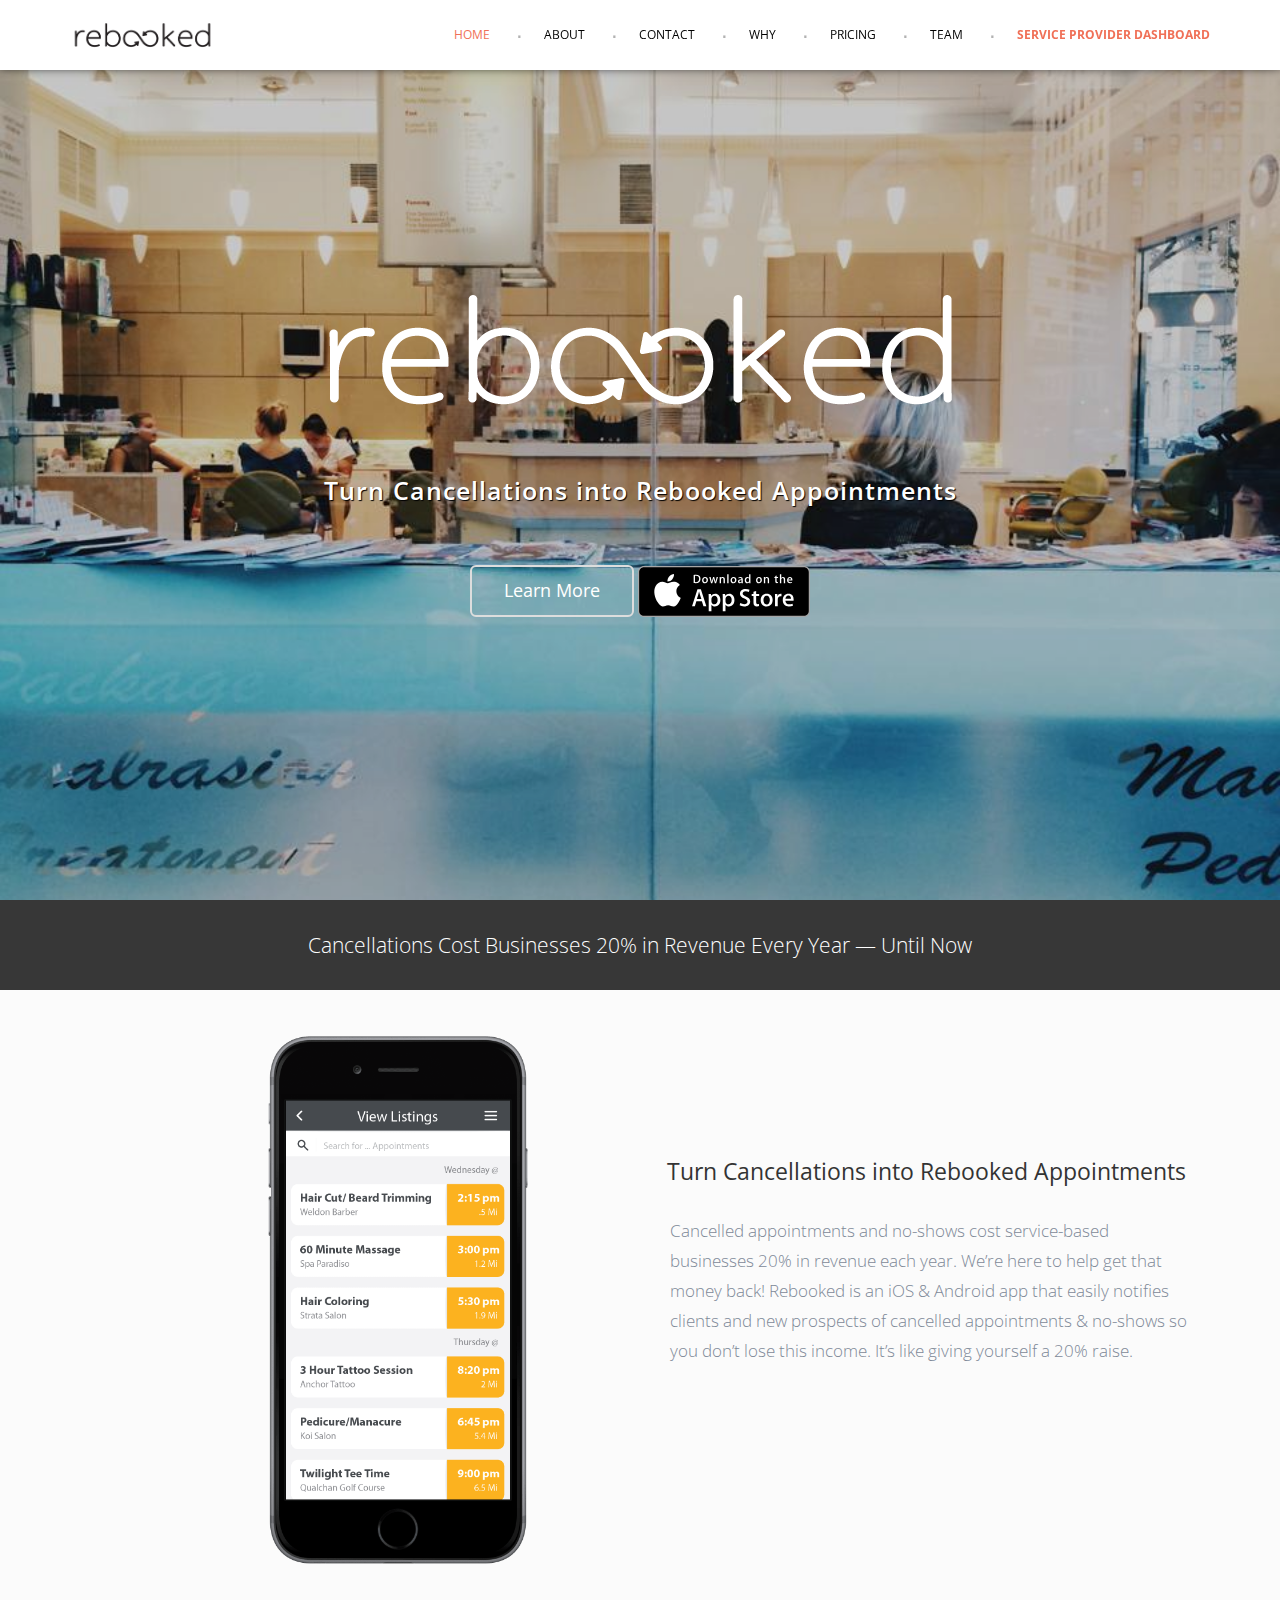
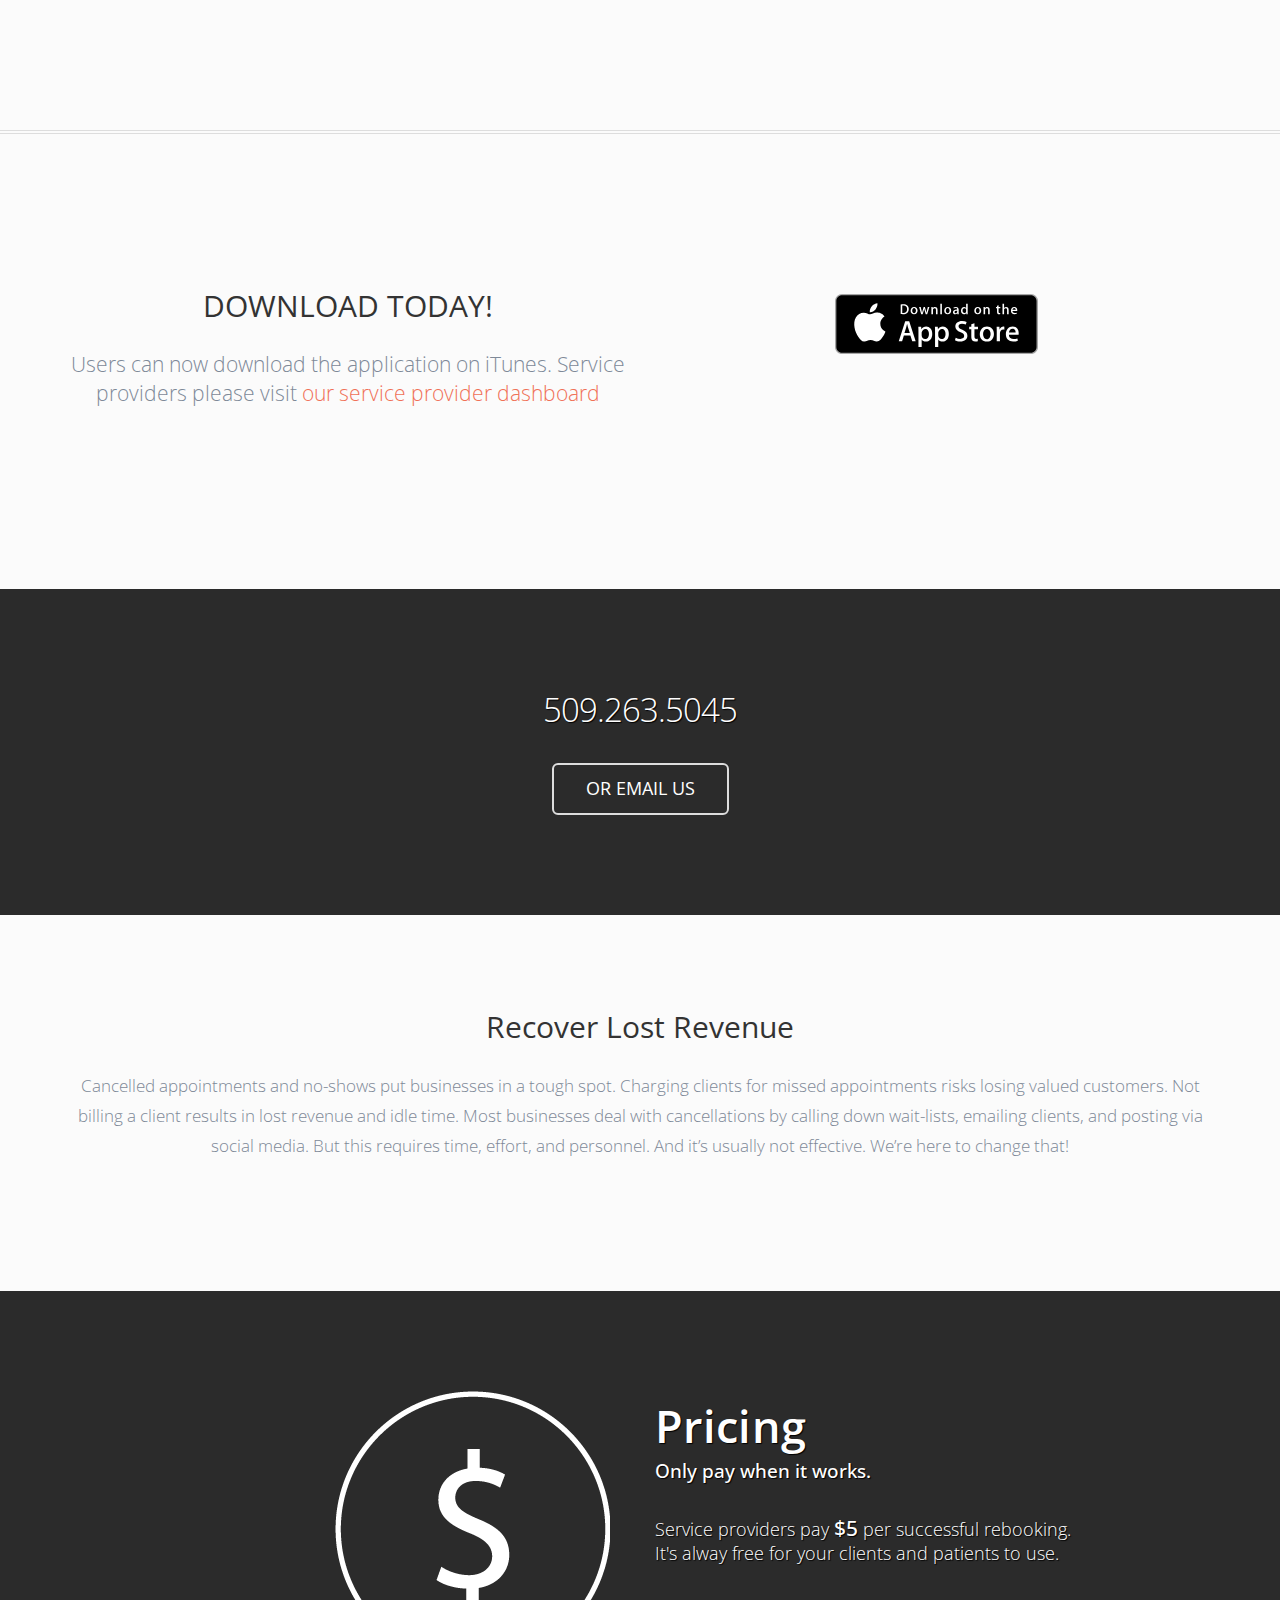
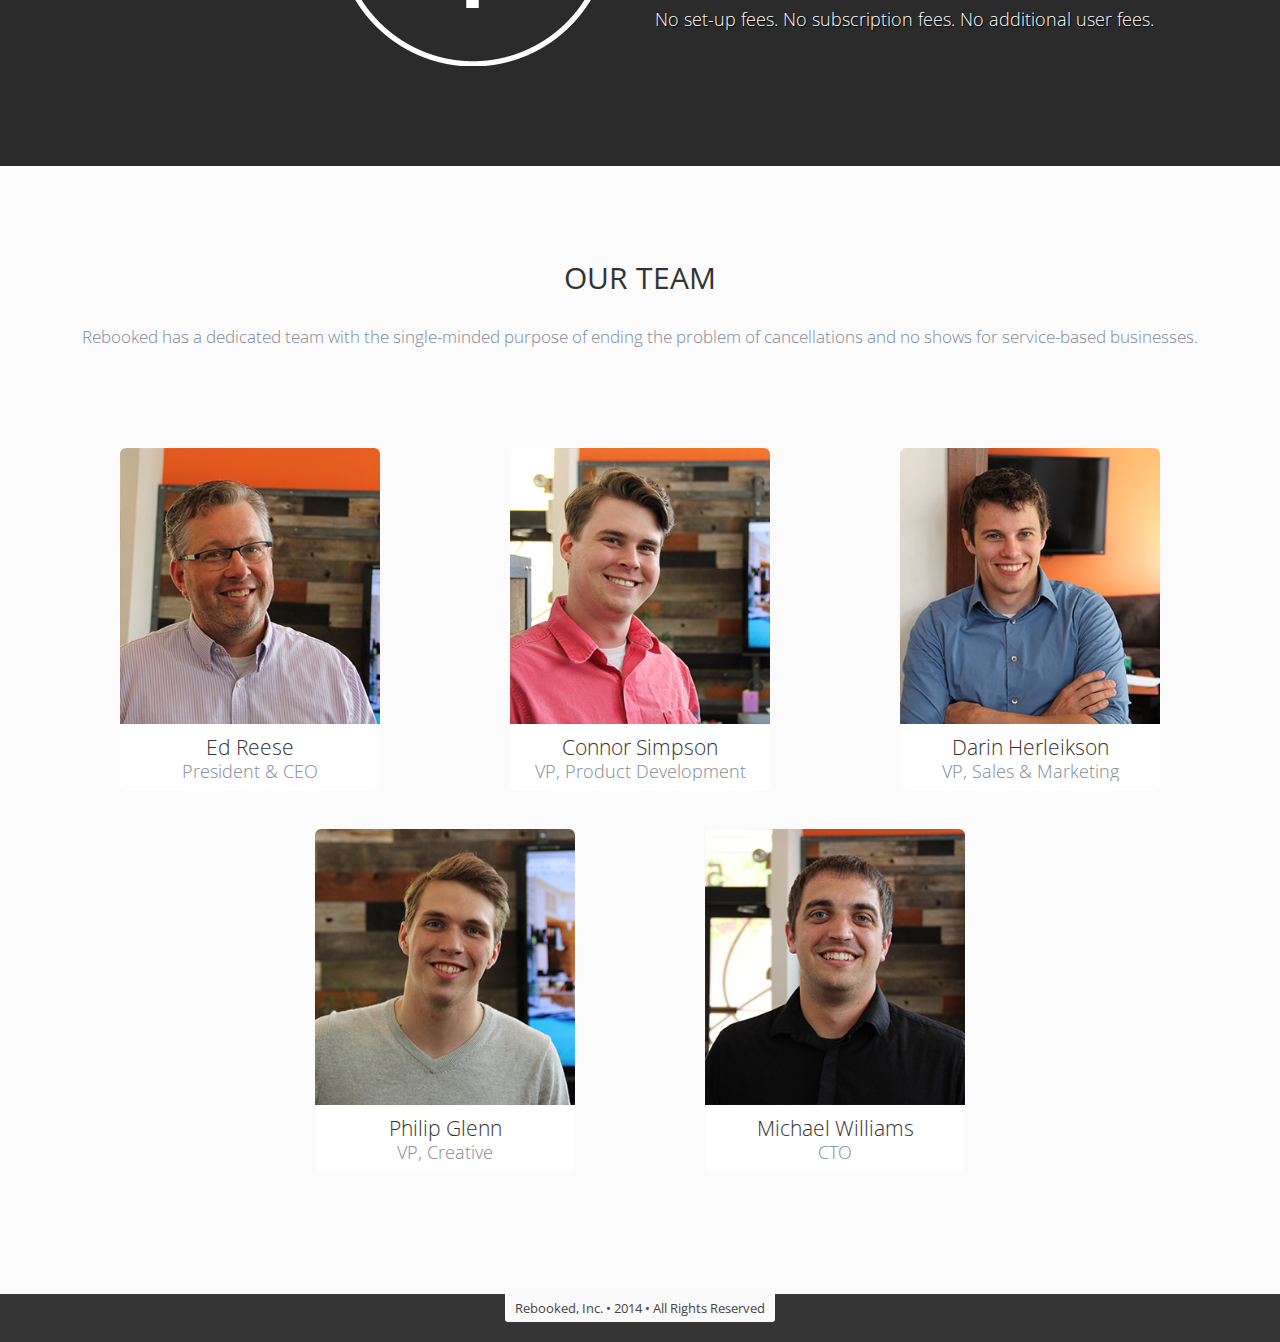
==== index.html @ 3fd2c92c "Add App Store Logo Top" ====
<!DOCTYPE html>
<!--[if IE 8]>			<html class="ie ie8"> <![endif]-->
<!--[if IE 9]>			<html class="ie ie9"> <![endif]-->
<!--[if gt IE 9]><!-->	<html> <!--<![endif]-->
	<head>
		<meta charset="utf-8" />
		<title>Rebooked | A Rebooking App for Cancelled Appointments &amp; No-Shows</title>
		<meta name="description" content="Rebooked is an Android and iOS app that rebooks cancelled appointments &amp; no-shows for salons, medical &amp; dental offices, and other service providers." />
		

		<!-- mobile settings -->
		<meta name="viewport" content="width=device-width, maximum-scale=1, initial-scale=1, user-scalable=0" />

		<!-- WEB FONTS -->
		<link href="https://fonts.googleapis.com/css?family=Open+Sans:300,400,600,800" rel="stylesheet" type="text/css" />

		<!-- CORE CSS -->
		<link href="assets/plugins/bootstrap/css/bootstrap.min.css" rel="stylesheet" type="text/css" />
		<link href="assets/css/font-awesome.css" rel="stylesheet" type="text/css" />
		<link href="assets/plugins/owl-carousel/owl.pack.css" rel="stylesheet" type="text/css" />
		<link href="assets/plugins/magnific-popup/magnific-popup.css" rel="stylesheet" type="text/css" />
		<link href="assets/plugins/jquery.bxslider/jquery.bxslider.css" rel="stylesheet" type="text/css" />

		<link href="assets/css/essentials.css" rel="stylesheet" type="text/css" />
		<link href="assets/css/layout.css" rel="stylesheet" type="text/css" />

		<!-- Mailchimp -->
		<link href="//cdn-images.mailchimp.com/embedcode/classic-081711.css" rel="stylesheet" type="text/css">

		<!-- Morenizr -->
		<script type="text/javascript" src="assets/plugins/modernizr.min.js"></script>
	</head>
	<body data-spy="scroll" data-offset="20" data-target="#navbar-collapse">



		<!-- HOME -->
		<section id="home" class="parallax">
			<span class="overlay"><!-- black - 0.2% transparent --></span>

			<!-- background slider images -->
			
			<div class="slider" style="background:url('assets/images/demo/slider/bg-4.jpg')"></div>
		
			<div class="table">
				<div class="table-cell">

					
							<h1><img class="img-responsive" src="assets/images/logo_big.png"></h1>
						

					<!-- home text slogan / static -->
					<h3>Turn Cancellations into Rebooked Appointments</h3>
					<a href="#about" class="scrollTo btn btn-default btn-lg">Learn More</a>
					<a href="https://itunes.apple.com/us/app/rebooked/id889657256?mt=8"><img alt="Apple store" height="51px" src="/assets/images/app_store.svg"></a>
					
				</div>
			</div>
		</section>
		<!-- /HOME -->


		<!-- TOP NAV -->
		<section id="header">

			<nav class="navbar navbar-inverse" role="navigation"><!-- add "white" class for white nav bar -->
				<div class="container">

					<!-- Mobile Menu Button -->
					<button id="mobileMenu" class="fa fa-bars" type="button" data-toggle="collapse" data-target=".navbar-collapse"></button>

					<!-- Brand and toggle get grouped for better mobile display -->
					<div class="navbar-header">
						<a href="#home" class="scrollTo navbar-brand" title="Rebooked">
							<img alt="Rebooked" src="assets/images/logo.png" width="145" height="40"> 
						</a>
					</div>

					<!-- Collect the nav links, forms, and other content for toggling -->
					<div id="navbar-collapse" class="collapse navbar-collapse">

						<ul class="nav navbar-nav navbar-right"><!-- remove scrollTo class for external/real link -->
							<li><a class="scrollTo" href="#home">HOME</a></li>
							<li><a class="scrollTo" href="#about">ABOUT</a></li>
							<li><a class="scrollTo" href="#number">CONTACT</a></li>
							<li><a class="scrollTo" href="#extra">WHY</a></li>
							<li><a class="scrollTo" href="#pricing">PRICING</a></li>
							<li><a class="scrollTo" href="#team">TEAM</a></li>
							<li><a href="https://login.rebooked.com"><strong><span>SERVICE PROVIDER DASHBOARD</span></strong></a></li>
							<!--<<li><a href="blog.html">BLOG</a></li>-->
							
						</ul>

					</div><!-- /.navbar-collapse -->

				</div>
			</nav>

		</section>
		<!-- /TOP NAV -->

		<!-- FEATURED -->
		<div id="about" class="featured three"><!-- two , three , four, five - depends on featured list - for best responsive view (or no additional class = default view) -->
			<div class="container">

				<div class="row">

					

					<div class="col-md-12 col-md-offset- hidden-xs hidden-sm text-center">
						<p class="lead">Cancellations Cost Businesses 20% in Revenue Every Year &mdash; Until Now</p>
					</div>

					<div class="col-md-12 col-md-offset- hidden-md hidden-lg hidden-xs text-center">
						<p class="lead">Cancellations Cost Businesses 20% in Revenue Every Year - Until Now</p>
					</div>

				</div>

			</div>
		</div>
		<!-- /FEATURED -->

	
<!-- WELCOME -->
<section id="about">
	<div class="container">
		<div class="col-md-6 top">

				<img class="img-responsive hidden-xs hidden-sm" style="max-height: 540px;margin-left: 25%;"src="assets/images/placeholder.png">
				
		</div>

	<div class="row">
		<div class="col-md-6">
			<div class="row">
				<header>
					<div class="col-md-12 text-left middle">
						<h1><span class="hidden-md hidden-xs">&nbsp;</span> Turn Cancellations into Rebooked Appointments</h1>
			
						<p class="col-md-12 left-right">
						Cancelled appointments and no-shows cost service-based businesses 20% in revenue each year. We’re here to help get that money back!  Rebooked is an iOS & Android app that easily notifies clients and new prospects of cancelled appointments & no-shows so you don’t lose this income. It’s like giving yourself a 20% raise.
 						</p>
				</header>
			</div>
		</div>

	</div>

</section>
<div  id="contact" class="divider  hidden-sm"><!-- divider --></div>

<!-- WELCOME -->
<section id="signup">
	<div class="container">
		<div class="row">
			<div class="col-md-6 col-md-offset-">

				<header>
					<h2>DOWNLOAD TODAY!</h2>
					<p class="lead nopadding nomargin">Users can now download the application on iTunes. Service providers please visit <a href="https://login.rebooked.com">our service provider dashboard</a></p>
					
				</header>
			</div>

		<!-- Alert -->
		<div class="col-md-offset-8 col-xs-offset-3">
			<a href="https://itunes.apple.com/us/app/rebooked/id889657256?mt=8"><img alt="Apple store" height="60px" src="/assets/images/app_store.svg"></a>
		</div>
	</div>
</div>
</section>






		<!-- PARALLAX -->		 <!-- parallax-1 , parallax-2 , parallax-3 , parallax-4 , parallax-default -->
		<section id="number" class="parallax parallax-4" style="background-image:url(assets/images/demo/18.jpg);">
			<span class="overlay"></span>

			<div class="container text-center">

				<h2>509.263.5045</h2>
				<a href="mailto:contact@rebooked.com" class="btn btn-default btn-lg">OR EMAIL US</a>

			</div>
		</section>
		<!-- /PARALLAX -->

<section id="extra" style="margin-bottom:-100px; margin-bottom:-50px;">
	<div class="container">
		<div class="row">
				<div class="col-md-12  text-centered">
					<header>
						<h2>Recover Lost Revenue</h2>

						<p>
						
						Cancelled appointments and no-shows put businesses in a tough spot. Charging clients for missed appointments risks losing valued customers. Not billing a client results in lost revenue and idle time. Most businesses deal with cancellations by calling down wait-lists, emailing clients, and posting via social media. But this requires time, effort, and personnel. And it’s usually not effective. We’re here to change that!
						
						</p>
								
					</header>
				</div>
				
			</div>
		</div>
	</div>
</section>


<!-- PARALLAX -->		 <!-- parallax-1 , parallax-2 , parallax-3 , parallax-4 , parallax-default -->
		<section id="pricing" class="parallax parallax-1" style="background-image:url(assets/images/demo/bg-7.jpg);">
		<span class="overlay"></span>
		<div class="col-md-3 col-md-offset-3 text-left">
		<img src="assets/images/dollar_sign.png">
				</div>
			<div class="col-md-6  text-left">
		
						<h1>
						Pricing
						</h1>
						<h3>
						Only pay when it works.
						</h3>
						<p>
						Service providers pay <b>$5</b> per successful rebooking.
						<br>
						It's alway free for your clients and patients to use.
						</p>
						<br><br>
						
						<p>
						No set-up fees. No subscription fees. No additional user fees.
						</p>

				</div>

		</section>
<!-- /PARALLAX -->



		<!-- /PORTFOLIO -->

		<!-- TEAM -->
		<section id="team" class="">
			<div class="container">

				<header>
					<h2>OUR TEAM</h2><p>		
					Rebooked has a dedicated team with the single-minded purpose of ending the problem of cancellations and no shows for service-based businesses.</p>
				</header>


				<div class="row">
					
					<!-- team member -->
					<div class="col-md-4 col-sm-4 text-center">

						<div class="item-box team-member">
							<figure>
								<span>
									<span>
										<span class="team-desc"> </span>
									</span>
								</span>
								<img class="img-responsive" src="assets/images/demo/people/fixed-height/e_reese.jpg" height="263" alt="">
							</figure>

							<!-- name , function -->
							<div class="item-box-desc">
								<h4>Ed Reese</h4>
								<p>President & CEO</p>
							</div>
						</div>

					</div>
					<!-- /team member -->

					<!-- team member -->
					<div class="col-md-4 col-sm-4 text-center">

						<div class="item-box team-member">
							<figure>
								<span>
									<span>
										<span class="team-desc"></span>
									</span>
								</span>
								<img class="img-responsive" src="assets/images/demo/people/fixed-height/c_simpson.jpg" height="263" alt="">
							</figure>

							<!-- name , function -->
							<div class="item-box-desc">
								<h4>Connor Simpson</h4>
								<p>VP, Product Development</p>
							</div>
						</div>

					</div>
					<!-- /team member -->

					<!-- team member -->
					<div class="col-md-4 col-sm-4 text-center">

						<div class="item-box team-member">
							<figure>
								<span>
									<span>
										<span class="team-desc"></span>
									</span>
								</span>
								<img class="img-responsive" src="assets/images/demo/people/fixed-height/d_herleikson.jpg" height="263" alt="">
							</figure>

							<!-- name , function -->
							<div class="item-box-desc">
								<h4>Darin Herleikson</h4>
								<p>VP, Sales & Marketing</p>
							</div>
						</div>

					</div>
					<!-- /team member -->

					<div class="col-md-4 col-sm-4 col-md-offset-2 text-center">

						<div class="item-box team-member">
							<figure>
								<span>
									<span>
										<span class="team-desc"></span>
									</span>
								</span>
								<img class="img-responsive" src="assets/images/demo/people/fixed-height/p_glenn.jpg" height="263" alt="">
							</figure>

							<!-- name , function -->
							<div class="item-box-desc">
								<h4>Philip Glenn</h4>
								<p>VP, Creative</p>
							</div>
						</div>

					</div>
					<!-- /team member -->

					<!-- team member -->
					<div class="col-md-4 col-sm-4 text-center">

						<div class="item-box team-member">
							<figure>
								<span>
									<span>
										<span class="team-desc"></span>
									</span>
								</span>
								<img class="img-responsive" src="assets/images/demo/people/fixed-height/M_Williams.jpg" height="263" alt="">
							</figure>

							<!-- name , function -->
							<div class="item-box-desc">
								<h4>Michael Williams</h4>
								<p>CTO</p>
							</div>
						</div>

					</div>
					<!-- /team member -->
				</div>
			</div>
		</section>
		<!-- /TEAM -->

		<!-- FOOTER -->
		<footer>
			<p><!-- class="alternate" -->
				Rebooked, Inc. &bull; 2014 &bull; All Rights Reserved
			</p>
		</footer>
		<!-- /FOOTER -->

		<!-- JAVASCRIPT FILES -->
		<script type="text/javascript" src="assets/plugins/jquery-2.0.3.min.js"></script>
		<script type="text/javascript" src="assets/plugins/jquery.bxslider/jquery.bxslider.min.js"></script>
		<script type="text/javascript" src="assets/plugins/jquery.isotope.js"></script>
		<script type="text/javascript" src="assets/plugins/jquery.parallax-1.1.3.js"></script>
		<script type="text/javascript" src="assets/plugins/knob/js/jquery.knob.js"></script>

		<script type="text/javascript" src="assets/plugins/bootstrap/js/bootstrap.min.js"></script>
		<script type="text/javascript" src="assets/plugins/magnific-popup/jquery.magnific-popup.min.js"></script>
		<script type="text/javascript" src="assets/plugins/owl-carousel/owl.carousel.min.js"></script>

		<script type="text/javascript" src="assets/js/scripts.js"></script>
		
		<!-- STYLESWITCHER - REMOVE ON PRODUCTION/DEVELOPMENT -->
		<script type="text/javascript" src="assets/plugins/styleswitcher/styleswitcher.js"></script>
		<script>
		  (function(i,s,o,g,r,a,m){i['GoogleAnalyticsObject']=r;i[r]=i[r]||function(){
		  (i[r].q=i[r].q||[]).push(arguments)},i[r].l=1*new Date();a=s.createElement(o),
		  m=s.getElementsByTagName(o)[0];a.async=1;a.src=g;m.parentNode.insertBefore(a,m)
		  })(window,document,'script','//www.google-analytics.com/analytics.js','ga');

		  ga('create', 'UA-53783200-1', 'auto');
		  ga('send', 'pageview');

		</script>
	</body>
</html>
---- assets/css/essentials.css ----
/** ************************************* **
	@Author			Dorin Grigoras
	@Website		www.stepofweb.com
	@Last Update	8:26 AM Monday, March 17, 2014

	TABLE CONTENTS
	---------------------------
		01. Resets
		02. Placeholder
		03. Selection
		04. JS Animation
		05. Commons
		06. Bootstrap Rewrite
		07. Pure CSS Animations
		06. Callouts
		07. Headings
		08. Paragraphs
		09. Drop Caps & Cite
		10. Blockquote
		11. Progress Bar
		12. Buttons
		13. Labels
		14. Alerts
		15. Pagination
		16. Parallax [Stellar]
		17. Isotope
		18. Dividers
		19. Forms
		20. Count To [number]
		21. Tabs
		22. Accordion
		23. Toggle
		24. Featured Box & Featured Icons
		25. Image Thumbnail
		26. Modal
		27. Carousel
		28. Breadcrumbs
		29. Nav List (aside)
		30. Price Table
		31. Animation
		32. Dropcap
		33. Masonry
		34. Media Elements
		35. Testimonials
		36. Background Patterns
		--. Printable Div
	---------------------------

 ** ************************************* **/




/**	01. Resets
*************************************************** **/
button::-moz-focus-inner, 
input::-moz-focus-inner {
	border: 0;
	padding: 0;
}

button {
	background: none;
	border: 0; margin: 0; padding: 0;
	cursor: pointer;
}

img {
	border: 0;
	vertical-align: top;
}

input:-webkit-autofill {
	color: #ffffff !important;
}

textarea {
	resize: none;
}

textarea, input, button, *:focus {
	 outline:none !important;
}

textarea {
	resize: vertical;
}

select {
	border: 2px solid #E5E7E9;
	border-radius: 6px;
	height: 46px;
	padding: 12px;
	outline: none;
}

input[type="radio"],
input[type="checkbox"] {
	display:inline-block;
	cursor:pointer;
	width:17px;
	height:17px;
	float:left;
	margin-right:6px;
	border:0;
}

iframe,
fieldset {
	border: 0;
	margin: 0;
	padding: 0;
}

audio, canvas, img, video {
	vertical-align: middle;
}

p {
	display: block;
	-webkit-margin-before: 1em;
	-webkit-margin-after: 1em;
	-webkit-margin-start: 0px;
	-webkit-margin-end: 0px;
}

a, a:focus, a:hover, a:active {
  outline: 0;
  cursor:pointer;
}




/**	02. Placeholder
*************************************************** **/
::-webkit-input-placeholder { 	/* WebKit browsers */
	color: #999;
}

:-moz-placeholder { 				/* Mozilla Firefox 4 to 18 */
	color: #999;
}

::-moz-placeholder { 			/* Mozilla Firefox 19+ */
	color: #999;
}

:-ms-input-placeholder {			/* Internet Explorer 10+ */
	color: #999;
}


/**	03. Selection
*************************************************** **/
::selection {
	color:#000;
	background:#ccc;
	text-shadow:none;
}

::-moz-selection {
	color:#000;
	background:#ccc;
	text-shadow:none;
}

/**	04. JS Animation
*************************************************** **/
	.animate_from_bottom {
		opacity: 0;
		bottom: -50px;
		padding-left: 0px;
		position: relative;
	}

	
	.animate_from_left {
		opacity: 0;
		left: -80px;
		padding-right: 0px;
		position: relative;
	}

	
	.animate_from_right {
		opacity: 0;
		right: -80px;
		padding-left: 0px;
		position: relative;
	}

	
	.animate_fade_in {
		opacity: 0;
		right: 0px;
		position: relative;
		padding-left: 0px;		
	}


/** 05. Commons
 **************************************************************** **/
p,
ol li,
ul li {
	color: #7e8998;
}

pre {
	color: #666;
	padding: 16px;
	font-size: 12px;
	line-height: 16px;
	padding-bottom: 15px;
	font-family: 'Open Sans', sans-serif;
	background: url('[data-uri]') repeat;
	border:#ccc 2px solid;
	box-shadow:#ccc 0 0 6px;

	-webkit-border-radius: 0;
	   -moz-border-radius: 0;
			border-radius: 0;
}

.fsize11 	{ font-size:11px !important; line-height:15px !important; }
.fsize12 	{ font-size:12px !important; line-height:16px !important; }
.fsize13 	{ font-size:13px !important; line-height:17px !important; }
.fsize14 	{ font-size:14px !important; line-height:18px !important; }
.fsize15 	{ font-size:15px !important; line-height:19px !important; }
.fsize16 	{ font-size:16px !important; line-height:20px !important; }
.fsize17 	{ font-size:17px !important; line-height:23px !important; }
.fsize18 	{ font-size:18px !important; line-height:24px !important; }
.fsize19 	{ font-size:19px !important; line-height:25px !important; }
.fsize20 	{ font-size:20px !important; line-height:26px !important; }
.fsize26 	{ font-size:26px !important; line-height:30px !important; }
.fsize30 	{ font-size:30px !important; line-height:36px !important; }
.fsize40 	{ font-size:40px !important; line-height:46px !important; }

.font300 	{ font-weight:300 !important; 	}
.font400 	{ font-weight:400 !important; 	}
.font600 	{ font-weight:600 !important; 	}
.font700 	{ font-weight:700 !important; 	}

.padding3 	{ padding:3px 0 !important; 	}
.padding6 	{ padding:6px 0 !important; 	}
.padding8 	{ padding:8px 0 !important; 	}
.padding10 	{ padding:10px 0 !important; 	}
.padding20 	{ padding:20px 0 !important; 	}
.padding30 	{ padding:30px 0 !important; 	}		
.padding40 	{ padding:40px 0 !important; 	}
.padding50 	{ padding:50px 0 !important; 	}
.padding60 	{ padding:50px 0 !important; 	}
.padding70 	{ padding:70px 0 !important; 	}
.padding80 	{ padding:80px 0 !important; 	}
.padding90 	{ padding:90px 0 !important; 	}
.padding100 	{ padding:100px 0 !important; 	}

.margin-top10		{ margin-top:10px; }
.margin-top20		{ margin-top:20px; }
.margin-top30		{ margin-top:30px; }
.margin-top40		{ margin-top:40px; }
.margin-top50		{ margin-top:50px; }
.margin-top60		{ margin-top:60px; }
.margin-top80		{ margin-top:80px; }
.margin-top100		{ margin-top:100px; }
.margin-top130		{ margin-top:130px; }
.margin-top150		{ margin-top:150px; }
.margin-top180		{ margin-top:180px; }
.margin-top200		{ margin-top:200px; }

.margin-bottom10	{ margin-bottom:10px; }
.margin-bottom20	{ margin-bottom:20px; }
.margin-bottom30	{ margin-bottom:30px; }
.margin-bottom40	{ margin-bottom:40px; }
.margin-bottom50	{ margin-bottom:50px; }
.margin-bottom60	{ margin-bottom:60px; }
.margin-bottom80	{ margin-bottom:80px; }
.margin-bottom100	{ margin-bottom:100px; }
.margin-bottom130	{ margin-bottom:130px; }
.margin-bottom150	{ margin-bottom:150px; }
.margin-bottom180	{ margin-bottom:180px; }
.margin-bottom200	{ margin-bottom:200px; }

.padding-left10		{ padding-left:10px; 	}
.padding-left20		{ padding-left:20px; 	}
.padding-left30		{ padding-left:30px; 	}
.padding-left40		{ padding-left:40px; 	}
.padding-left50		{ padding-left:50px; 	}



.radius3 {
	-webkit-border-radius: 3px;
	   -moz-border-radius: 3px;
			border-radius: 3px;
}
.radius6 {
	-webkit-border-radius: 6px;
	   -moz-border-radius: 6px;
			border-radius: 6px;
}
.radius8 {
	-webkit-border-radius: 8px;
	   -moz-border-radius: 8px;
			border-radius: 8px;
}

.fixed 				{ position:fixed !important; 	}
.relative 			{ position:relative !important;	}
.nopadding 			{ padding:0 !important; 		}
.nopadding-left 		{ padding-left:0 !important; 	}
.nopadding-right 	{ padding-right:0 !important; 	}
.nopadding-top 		{ padding-top:0 !important; 	}
.nopadding-bottom	{ padding-bottom:0 !important; 	}
.nomargin 			{ margin:0 !important; 			}
.nomargin-left 		{ margin-left:0 !important; 	}
.nomargin-right 		{ margin-right:0 !important; 	}
.nomargin-top		{ margin-top:0 !important; 	}
.nomargin-bottom	{ margin-bottom:0 !important; 	}
.noborder 			{ border:0 !important; 			}
.noradius			{ -webkit-border-radius:0 !important; -moz-border-radius:0 !important; border-radius:0 !important; }
.absolute 			{ position:absolute !important; }
.lowercase 			{ text-transform:lowercase; 	}
.uppercase 			{ text-transform:uppercase; 	}
.no-text-transform	{ text-transform:none !important; }
.italic 				{ font-style:italic; 			}
.pointer 			{ cursor:pointer; 				}
.block 				{ display:block !important; 	}
.bold 				{ font-weight:bold !important; 	}
.fullwidth 			{ width:100% !important; 		}
.halfwidth 			{ width:50% !important; 		}
.container			{ position:relative; 			}
i.fa 				{ text-decoration:none !important;}
.justify 			{ text-align:justify; 			}
.btn i.fa			{ padding-right:10px; 			}
.btn-margin-top		{ margin-top:30px;			 	}
.text-underline		{ text-decoration:underline;  	}
.nowrap				{ white-space: nowrap !important;	}
.wrap				{ white-space: normal !important;	}
.transparent		{ background:transparent !important;}
.color-white		{ color:#fff !important;		}

	.hover-scale {
		-webkit-transition: all 0.2s;
		   -moz-transition: all 0.2s;
			 -o-transition: all 0.2s;
				transition: all 0.2s;
	}
	.hover-scale:hover {
		-webkit-transform:scale(1.1);
		   -moz-transform:scale(1.1);
			 -o-transform:scale(1.1);
				transform:scale(1.1);
	}

.table {
	display: table;
	position: relative;
	width: 100%; height: 100%;
}
.table-cell {
	display: table-cell;
	vertical-align: middle;
	text-align:center;
}

form .input-group-btn .btn i.fa { 
	padding-right:0;
}

.label a,
.label a:hover,
a.label,
a.label:hover {
	color:#fff;
}

/* social icons */
a.social								{ 
	display:inline-block; 
	width:36px; height:36px; 
	line-height:38px; 
	font-size:20px; 
	text-align:center; 
	background:rgba(0,0,0,0.3); 
	color:#fff; 
	margin:10px 1px; 
	text-decoration:none;

	-webkit-transition: all 0.2s;
	   -moz-transition: all 0.2s;
		 -o-transition: all 0.2s;
			transition: all 0.2s;
}
a.social.fa-twitter:hover				{ background:#41b7d8!important; color:#fff!important; }
a.social.fa-facebook:hover 				{ background:#3b5997!important; color:#fff!important; }
a.social.fa-google-plus:hover 			{ background:#d64937!important; color:#fff!important; }
a.social.fa-linkedin:hover 				{ background:#0073b2!important; color:#fff!important; }
a.social.fa-vimeo-square:hover 			{ background:#388fc5!important; color:#fff!important; }
a.social.fa-youtube-square:hover 		{ background:#A40F09!important; color:#fff!important; }
a.social.fa-flickr:hover 				{ background:#ff0084!important; color:#fff!important; }
a.social.fa-pinterest:hover 				{ background:#cb2027!important; color:#fff!important; }
a.social.fa-skype:hover 					{ background:#00aff0!important; color:#fff!important; }
a.social.fa-rss:hover					{ background:#e0812a!important; color:#fff!important; }
a.social.default:hover					{ background:#37353A!important; color:#fff!important; }
a.social.rounded 						{ width:35px; height:35px; line-height:37px; }

/* signin in with... */
.btn-facebook,
.btn-twitter,
.btn-google-plus 						{ font-size:14px !important; height:40px; line-height:40px; display:inline-block; text-decoration:none !important; margin-bottom:3px; }
.btn-facebook i.fa,
.btn-twitter i.fa,
.btn-google-plus i.fa					{ font-size:23px; float:left; height:40px; line-height:40px; padding:0; margin:0 10px 0 0; width:40px; text-align:center; position:relative; border-right:rgba(255,255,255,0.2) 1px solid; }
.btn-facebook							{ background:#3b5997; color:#fff!important; }
.btn-twitter							{ background:#41b7d8; color:#fff!important; }
.btn-google-plus						{ background:#d64937; color:#fff!important; }
.btn-facebook:hover 						{ background:#37548e; }
.btn-twitter:hover 						{ background:#33b0d5; }
.btn-google-plus:hover 					{ background:#c43c28; }


/* page header */
h2.page-header,
h2.page-header a,
h3.page-header,
h3.page-header a {
	color:#ccc;
}

/* overlay */
.overlay {
	background:rgba(0,0,0, 0.2);
	position:absolute; 
	left:0; right:0; top:0; bottom:0;

	-webkit-transition: all 1s;
	   -moz-transition: all 1s;
		 -o-transition: all 1s;
			transition: all 1s;
}

.overlay.gray { 
	background:rgba(33,33,33,0.9) !important; 
}


/* image rounded */
.rounded {
	-webkit-border-radius: 50%;
	-moz-border-radius: 50%;
	border-radius: 50%;
}

/* bootstrap fix - center align */
img.img-responsive {
	display:inline-block;
}


/* paddings , margins */
section.margin {
	margin:60px 0;
}
section.margin-top {
	margin-top:60px;
}
section.margin-bottom {
	margin-bottom:60px;
}
section.paddings {
	padding:60px 0;
}

.styleBackground h1,
.styleBackground h2,
.styleBackground h3,
.styleBackground h4,
.styleBackground h5,
.styleBackground h6,
.styleBackground p,
.styleBackground .btn {
	color:#fff;
}

.cover {
	margin:60px 0;
	position:relative;
	background-position: 0 0;
	background-repeat: no-repeat;
	background-size: 100% auto;
	width: 100%; padding:110px 0;
}

/* star rating */
ul.star-rated {
	margin-bottom:0;
}
ul.star-rated,
ul.list-style-none {
	clear:both;
	display:inline-block;
	margin:; padding:0;
	list-style:none;
}

ul.star-rated li {
	float:left;
	padding:0 2px;
}
ul.star-rated.pointer li {
	cursor:pointer;
}


/* list icon */
ul.list-icon {
	margin:0 0 10px 25px; padding:0;
}
ul.list-icon li {
	list-style:none;
}
ul.list-icon li:before {
	display: inline-block;
	height: 18px;
	width: 18px;
	line-height:18px;
	font-family: FontAwesome;
	content: ' ';
	float: left;
	margin:3px 0 0 -25px;
	font-style: normal;
	font-weight: normal;
	text-decoration: inherit;
	text-align: center;

	-webkit-border-radius: 18px;
	   -moz-border-radius: 18px;
			border-radius: 18px;
}
ul.list-icon.circle li:before {
	color:#fff;
	background-color:#333;
}
	/* star */
	ul.list-icon.star li:before {
		content:'\f005';
	}
	ul.list-icon.star-o li:before {
		content:'\f006';
	}

	/* check */
	ul.list-icon.check li:before {
		content:'\f00c';
	}
		ul.list-icon li.check:before {
			content:'\f00c';
		}
	ul.list-icon.check-square li:before {
		content:'\f14a';
	}
		ul.list-icon li.check-square:before {
			content:'\f14a';
		}
	ul.list-icon.check-circle li:before {
		content:'\f058';
	}
		ul.list-icon li.check-circle:before {
			content:'\f058';
		}

	/* misc */
	ul.list-icon.times li:before {
		content:'\f00d';
	}
		ul.list-icon li.times:before {
			content:'\f00d';
		}
		ul.list-icon li.x:before {
			content:'\f00d';
			color:#ccc;
		}

	ul.list-icon.ban li:before {
		content:'\f05e';
	}
	ul.list-icon.dot-circle li:before {
		content:'\f192';
	}
	ul.list-icon.exclamation-circle li:before {
		content:'\f06a';
	}
	ul.list-icon.icon-circle li:before {
		content:'\f05a';
	}
	ul.list-icon.heart-o li:before {
		content:'\f08a';
	}
	ul.list-icon.heart li:before {
		content:'\f004';
	}	
	ul.list-icon.angle-right li:before {
		content:'\f105';
	}	

.breaknews-ticker {
	text-align:left !important; 
	white-space: normal !important;
	display:block !important;
	font-size:13px;
	line-height:20px;
}
	
	
/** 06. Callouts
 *  Not quite alerts, but custom and helpful notes for folks reading the docs.
 **************************************************************** **/
.bs-callout {
	clear:both;
	position:relative;
	overflow:hidden;
	background:#ddd;
	margin:60px 0;
	padding:36px 0;

	-webkit-border-radius: 6px;
	   -moz-border-radius: 6px;
			border-radius: 6px;
}

.bs-callout.whiteBg {
	background:#fff !important;
}
.bs-callout h1, .bs-callout h2, .bs-callout h3 {
	margin:0;
	text-transform:none;
	font-size:20px;
	line-height:25px;
}
.bs-callout.margin-top {
	margin:60px 0 0 0;
}
.bs-callout.margin-bottom {
	margin:0 0 60px 0;
}
.bs-callout.margin-footer {
	margin:0 0 -60px 0;
}
.bs-callout.styleBackground {
	padding:50px 0;
}
.bs-callout .btn {
	margin:0 20px;
}




/** 07. Headings
 **************************************************************** **/
h1,
h2,
h3,
h4,
h5,
h6 {
	margin:0;
	color:#333;
	font-family:'Open Sans';
	font-weight:300;
	letter-spacing:-1px;
}

h1 {
	font-size: 3em;
	line-height: 44px;
	margin: 0 0 44px 0;
}

h2 {
	font-size: 2.2em;
	font-weight: 300;
	line-height: 42px;
	margin: 0 0 32px 0;
}

h3 {
	font-size: 1.8em;
	font-weight: 300;
	letter-spacing: normal;
	line-height: 24px;
	margin: 0 0 32px 0;
}

h4 {
	font-size: 1.4em;
	font-weight: 300;
	letter-spacing: normal;
	line-height: 27px;
	margin: 0 0 14px 0;
}

h5 {
	font-size: 1em;
	font-weight: 300;
	letter-spacing: normal;
	line-height: 18px;
	margin: 0 0 14px 0;
}

h6 {
	font-size: 1em;
	font-weight: 300;
	letter-spacing: normal;
	line-height: 18px;
	margin: 0 0 14px 0;
}
h1 span.subtitle,
h2 span.subtitle,
h3 span.subtitle {
	display:block;
	font-size:15px;
	padding:0; margin:-10px 0 0 0;
}



/** 08. Paragraphs
 **************************************************************** **/
p {
	line-height: 22px;
	margin: 0 0 20px;
}
p.featured {
	font-size: 1.6em;
	line-height: 1.5em;
	font-weight:200;
}




/** 09. Drop Caps & Cite
 **************************************************************** **/
p.drop-caps:first-child:first-letter {
	float: left;
	font-size: 75px;
	line-height: 60px;
	padding: 4px;
	margin-right: 5px;
	margin-top: 5px;
	font-family: Georgia;
}

p.drop-caps.secundary:first-child:first-letter {
	background-color: #CCC;
	color: #FFF;
	padding: 6px;
	margin-right: 5px;

	-webkit-border-radius: 4px;
	   -moz-border-radius: 4px;
			border-radius: 4px;
}

cite:after {
	content: '\00A0 \2014';
}

cite:before {
	content: '\2014 \00A0';
}




/** 10. Blockquote
 **************************************************************** **/
blockquote {
	border-left: 5px solid #CCC;
	font-size: 1.3em;
	font-style: normal;
	letter-spacing: -1px;
	margin: 25px 0 25px 12px;
	padding: 0 0 0 25px;
	position: relative;
}
blockquote p {
	margin:0;
	padding:0;
}
blockquote cite {
	display: block;
	font-size: 0.75em;
	color: #9CA6B4;
}




/** 11. Progress Bar
 **************************************************************** **/
.progress {
	overflow:visible;
	background:#FAFAFA;

	height: 6px;
	-webkit-border-radius: 6px;
	   -moz-border-radius: 6px;
			border-radius: 6px;
}

.progress-bar {
	position: relative;

	-webkit-box-shadow: none;
	   -moz-box-shadow: none;
			box-shadow: none;

	-webkit-border-radius: 6px;
	   -moz-border-radius: 6px;
			border-radius: 6px;
}
span.progress-bar-tooltip {
	padding: 4px 8px;
	background-color: #2E363F;
	color: #FFF;
	line-height: 15px;
	font-size: 11px;
	display: block;
	position: absolute;
	top: -28px;
	right: 5px;
	-o-border-radius: 3px;
	filter: alpha(opacity=0);
	opacity: 0;

	-webkit-border-radius: 3px;
	   -moz-border-radius: 3px;
			border-radius: 3px;
}

span.progress-bar-tooltip:after {
	border-color:#2E363F transparent;
	border-style:solid;
	border-width:5px 5px 0;
	bottom: -5px;
	content: "";
	display: block;
	left: 13px;
	position: absolute;
	width: 0;
}
.progress.progress-striped {
	height:12px;
}


	/* Circular Bar */
	div.circular-bar {
		margin:10px 0;
		text-align:center;
		display:inline-block;
		height:200px;
	}

	div.circular-bar strong {
		display: block;
		font-size: 20px;
		font-weight: 600;
		line-height: 30px;
	}

	div.circular-bar label {
		display: block;
		font-size: 16px;
		font-weight: 300;
	}

	div.circular-bar-content {
		margin-top: -120px;
	}



/** 12. Buttons
 **************************************************************** **/
.btn, .btn:hover {
	border: 0;
	padding: 8px 18px;
	border:rgba(255,255,255,0) 2px solid;

	-webkit-transition: all 0.2s;
	   -moz-transition: all 0.2s;
		 -o-transition: all 0.2s;
			transition: all 0.2s;
}

.btn.notransition {
	-webkit-transition: all 0s;
	   -moz-transition: all 0s;
		 -o-transition: all 0s;
			transition: all 0s;
}

.btn:active,
.btn:focus,
.btn.active {
	-webkit-box-shadow: none;
	   -moz-box-shadow: none;
			box-shadow: none;
}

.btn.disabled {
	background-color: #999;
	border: #bbb 2px solid;
}

.btn-default {
	background:none !important;
	border:#ddd 2px solid;
	padding:8px 18px;
}

.btn[disabled] {
	background-color:#999;
	border:#bbb 2px solid;
}

.btn-lg,.btn-lg:hover {
	padding: 12px 32px;
}
.btn-sm, .btn-sm:hover {
	padding: 6px 16px;
}
.btn-xs, .btn-xs:hover {
	padding: 3px 13px;
}
.btn-default:hover {
	border:#ccc 2px solid;
}

.btn-default:hover {
	color:#333 !important;
	background:#fff !important;
	border:#fff 2px solid;
}

/** 13. Labels
 **************************************************************** **/
.label {
	font-weight: normal;
	padding: 0.4em 0.8em 0.5em;
	display: inline-block;
}

.label-default {
	border: 1px solid #CCC;
	padding: 0.3em 0.7em 0.4em;
}



/** 14. Alerts
 **************************************************************** **/
.alert {
	border: 0;
}
.alert i.fa {
	font-size:20px;
	margin-right:10px;
}
.alert.alert-success {
	background-color:#d2ebb8;
	border-left:#3C763D 3px solid;
}
.alert.alert-info {
	background-color:#aae1f5;
	border-left:#31708F 3px solid;
}
.alert.alert-warning {
	background-color:#fce3a3;
	border-left:#8A6D3B 3px solid;
}
.alert.alert-danger {
	background-color:#f8bac0;
	border-left:#A94442 3px solid;
}
.alert.alert-default {
	background-color:#ddd;
	border-left:#ccc 3px solid;
}
.alert.alert-default h1,
.alert.alert-default h2,
.alert.alert-default h3,
.alert.alert-default h4 {
	color:#333;
}

/** 15. Pagination
 **************************************************************** **/
.pagination {
	border:#eee 1px solid;
	-moz-border-radius: 4px;
	-webkit-border-radius: 4px;
	border-radius: 4px;
}

.pagination > li > a,
.pagination > li > span {
	border: 0;
	margin-left: 1px;
}

.pagination > li > a:hover,
.pagination > li > span:hover,
.pagination > li > a:focus,
.pagination > li > span:focus {
	background: #F5F7F7;
}


/** 16. Parallax
 **************************************************************** **/
.parallax {
	overflow:hidden;
	background-color:#333;
	
	-webkit-background-size: cover !important;
	   -moz-background-size: cover !important;
		 -o-background-size: cover !important;
			background-size: cover !important;
 
}

.parallax * {
	color:#fff;
	text-shadow:#000 1px 1px 1px;
}
	.parallax .btn {
		text-shadow:none;
	}

	
	

/** 17. Isotope Filtering
 **************************************************************** **/
.isotope-item {
	z-index: 2;
}

.isotope-hidden.isotope-item {
	pointer-events: none;
	z-index: 1;
}

ul.isotope-filter {
	margin-bottom:10px;
	padding-top:30px;
	padding-bottom:30px;
	border-bottom:#ddd 1px dotted;
	border-top:#ddd 1px dotted;
}

ul.isotope {
	margin:0;
	padding:0;
	list-style:none;
}

/* 
	Isotope CSS3 transitions 
*/
.isotope,
.isotope .isotope-item {
  -webkit-transition-duration: 0.8s;
     -moz-transition-duration: 0.8s;
      -ms-transition-duration: 0.8s;
       -o-transition-duration: 0.8s;
          transition-duration: 0.8s;
}

.isotope {
  -webkit-transition-property: height, width;
     -moz-transition-property: height, width;
      -ms-transition-property: height, width;
       -o-transition-property: height, width;
          transition-property: height, width;
}

.isotope .isotope-item {
  -webkit-transition-property: -webkit-transform, opacity;
     -moz-transition-property:    -moz-transform, opacity;
      -ms-transition-property:     -ms-transform, opacity;
       -o-transition-property:      -o-transform, opacity;
          transition-property:         transform, opacity;
}


/*
	Disabling Isotope CSS3 Transitions 
**/
.isotope.no-transition,
.isotope.no-transition .isotope-item,
.isotope .isotope-item.no-transition {
  -webkit-transition-duration: 0s;
     -moz-transition-duration: 0s;
      -ms-transition-duration: 0s;
       -o-transition-duration: 0s;
          transition-duration: 0s;
}




/** 18. Dividers
 **************************************************************** **/
hr {
	border:0;
	margin:60px 0;
	border-top:#ddd 1px solid;
	border-bottom:#fff 1px solid;
}
	hr.half-margins {
		margin:30px 0;
	}
hr.no-lines {
	border:transparent 0px solid;
}
article hr {
	margin:30px 0;
}

.divider {
	border: 0;
	margin: 60px 0;
	height: 4px;
	border-top: #ddd 1px solid;
	border-bottom: #ddd 1px solid;
	text-align: center;
	position: relative;
	clear: both;
}
	.divider.half-margins {
		margin:30px 0;
	}


li.divider {
	margin:6px;
}



/** 19. Forms
 **************************************************************** **/
.form-group:after {
	display:block; content:".";
	height:0; line-height:0;
	clear:both; visibility:hidden;
}

.form-control {
	height: 40px;
	border:#e6e6e6 2px solid;

	-webkit-border-radius:6px;
	   -moz-border-radius:6px;
			border-radius:6px;

	-webkit-box-shadow:none;
	   -moz-box-shadow:none;
			box-shadow:none;
}

.form-control:focus {
	border-color:#c6c6c6;

	-webkit-box-shadow:none;
	   -moz-box-shadow:none;
			box-shadow:none;
}

form label {
	font-weight:300;
}



/** 20. Count To [number]
 **************************************************************** **/
div.countTo strong {
	display: block;
	font-size: 60px;
	line-height: 60px;
	font-weight: 600;
}

div.countTo label {
	font-weight: 300;
	font-size: 22px;
	line-height: 22px;
}


/** 21. Tabs
 **************************************************************** **/
div.tabs {
	-webkit-border-radius: 6px;
	   -moz-border-radius: 6px;
			border-radius: 6px;

	margin:60px 0;
}

div.tabs div.tab-content {
	border: 0;
	padding: 17px;
	background-color: #e4e4e4;

			 -webkit-border-radius: 6px;
	-webkit-border-top-left-radius: 0;
				-moz-border-radius: 6px;

		-moz-border-radius-topleft: 0;
					 border-radius: 6px;
			border-top-left-radius: 0;
}

div.tabs ul.nav-tabs {
	margin: 0;
	border: 0;
}

div.tabs ul.nav-tabs li.active a {
	border: 0;
	color: #333;
	background: #e4e4e4;
	padding-top:15px;
}

div.tabs ul.nav-tabs a {
	color: #666;
	margin-right: 1px;
	padding: 15px 25px;
	background: #fafafa;
	border:0 !important;

	-webkit-border-radius: 6px 6px 0 0;
	   -moz-border-radius: 6px 6px 0 0;
			border-radius: 6px 6px 0 0;
}

div.tabs ul.nav-tabs a i.fa {
	padding-right:6px;
}





/** 22. Accordion
 **************************************************************** **/
.panel-group {
	padding: 3px;
	background: #fff;
	border: 0;

	-webkit-border-radius: 6px;
	   -moz-border-radius: 6px;
			border-radius: 6px;
}

.panel {
	border: 0;
	background: transparent;

	-webkit-box-shadow: none;
	   -moz-box-shadow: none;
			box-shadow: none;
}

.panel-default > .panel-heading {
    background: #F5F7F7;
	padding: 11px 15px;

	-webkit-border-radius: 6px;
	   -moz-border-radius: 6px;
			border-radius: 6px;
}

.panel-heading .fa {
    display: inline-block;
    font-size: 14px;
    font-style: normal;
    font-weight: normal;
    height: 25px;
    margin-right: 2px;
    padding: 5px;
    position: relative;
    text-align: right;
    top: -1px;
    width: 25px;
}

.panel-title a {
	text-decoration:none;
	display:block;
	color:#333;
}

.panel-body {
	padding: 21px;
}

.panel-default>.panel-heading {
	color:#f6f6f6;
	border:0;

	-webkit-border-radius: 0;
	   -moz-border-radius: 0;
			border-radius: 0;
}
.panel-default>.panel-heading h3 {
	color:#333;
}



/** 23. Toggle
 **************************************************************** **/
div.toggle {
	margin: 10px 0 0;
	position: relative;
	clear: both;
}

div.toggle > label {
	color: #333;
	background: #eee;

	cursor: pointer;
	font-size: 16px;
	font-weight:normal;
	padding: 10px 20px;
	position: relative;
	display: block;

	-webkit-border-radius: 6px;
	   -moz-border-radius: 6px;
			border-radius: 6px;

	-webkit-transition: all .10s ease-out;
	   -moz-transition: all .10s ease-out;
		 -o-transition: all .10s ease-out;
			transition: all .10s ease-out;

	-webkit-touch-callout: none; 
	  -webkit-user-select: none; 
	   -khtml-user-select: none; 
		 -moz-user-select: none; 
		  -ms-user-select: none; 
			  user-select: none;
}

div.toggle div.toggle-content {
	border: 0;
	display: none;
	background: #fff;
	margin-top: -5px;
	padding: 15px 20px;

	-webkit-border-radius: 0 0 6px 6px;
	   -moz-border-radius: 0 0 6px 6px;
			border-radius: 0 0 6px 6px;
}

div.toggle > label:before {
	content: '';
	border: 6px solid transparent;
	border-top-color: inherit;

	position: absolute;
	top: 50%; right: 14px;
	margin-top: -3px;
}

div.toggle > label:hover {
	background: #eee;
}

div.toggle > label + p {
	color: #888;
	height: 25px;
	display: block;
	overflow: hidden;
	padding-left: 10px;
}

div.toggle.active > label:before {
	border: 6px solid transparent;
	border-bottom-color: #333;
	right: 14px; margin-top: -10px;
}





/** 24. Featured Box & Featured Icons
 **************************************************************** **/
div.featured-box {
	padding:23px;
	background:#f6f6f6;
	text-align:center;

	-webkit-border-radius: 6px;
	   -moz-border-radius: 6px;
			border-radius: 6px;

	-webkit-transition: all 0.2s;
	   -moz-transition: all 0.2s;
		 -o-transition: all 0.2s;
			transition: all 0.2s;
}
div.featured-box:hover {
	background:#eee;
}
	div.featured-box.nobg {
		background:none;
	}
	div.featured-box.noborder i.fa {
		border:0 !important;
	}
div.featured-box.nobg.border-only i.fa {
	color:#333 !important;;
}
div.featured-box i.fa {
	padding: 0;
	color: #fff;
	margin: 20px 0; 
	font-size: 40px;
	text-align:center;
	position: relative;
	background-color:#333;
	display: inline-block;

	width:100px; height:100px;
	line-height:100px;

	-webkit-border-radius: 50%;
	   -moz-border-radius: 50%;
			border-radius: 50%;
}

div.featured-box.nobg i.fa {
	font-size:30px;
	margin-top:0;

	width:70px; height:70px;
	line-height:70px;
}

div.featured-box.nobg.border-only i.fa {
	background:none !important;
	border:#333 1px solid;
}

.featured-box-minimal i.fa {
	color:#fff; padding:0;
	margin-right:10px;
	width:35px; height:35px;
	line-height:35px;
	font-size:17px;
	text-align:center;
	background-color:#333;

	-webkit-border-radius: 50%;
	   -moz-border-radius: 50%;
			border-radius: 50%;
}



	/* featured icons - alone */
	i.featured-icon {
		color: #FFF;
		margin: 25px 0;
		padding: 0;
		display: inline-block;
		font-size: 40px;
		width: 100px; height: 100px;
		line-height: 100px;
		position: relative;
		background-color:#333;
		border:#333 1px solid;
		text-align:center;

		-webkit-border-radius: 50%;
		   -moz-border-radius: 50%;
				border-radius: 50%;

		-webkit-transition: all 0.2s;
		   -moz-transition: all 0.2s;
			 -o-transition: all 0.2s;
				transition: all 0.2s;
	}
	i.featured-icon.half {
		width: 70px; height: 70px;
		line-height: 70px;
		font-size: 28px;
	}
	i.featured-icon:after {
	background: transparent;
	pointer-events: none;
	content: '';
	display: block;
	border-radius: 50%;
	border: 1px solid #333;
	left: 0;
	right: 0;
	width: 100%;
	height: 100%;
	margin-top: -100px;
	filter: alpha(opacity=0);
	opacity: 0;

	-webkit-transition: all 0.2s;
	   -moz-transition: all 0.2s;
		 -o-transition: all 0.2s;
			transition: all 0.2s;
	}
	i.featured-icon.half:after {
		margin-top: -70px;
	}
	i.featured-icon:hover:after {
		filter: alpha(opacity=100);
		opacity: 1;

		-webkit-transform:scale(1.1);
		   -moz-transform:scale(1.1);
			 -o-transform:scale(1.1);
				transform:scale(1.1);
	}
	i.featured-icon.half:hover:after {
		filter: alpha(opacity=100);
		opacity: 1;

		-webkit-transform:scale(1.2);
		   -moz-transform:scale(1.2);
			 -o-transform:scale(1.2);
				transform:scale(1.2);
	}
	i.featured-icon.empty {
		background:none !important;
		color:#333 !important;
	}
	i.featured-icon.pull-left {
		margin-right:20px;
	}
	i.featured-icon.pull-right {
		margin-left:20px;
	}



/** 25. Image Thumbnail
 **************************************************************** **/
figure {
	margin-bottom:10px;
}

.img-thumbnail {
	position: relative;
	padding: 0; border: 0;

	-webkit-border-radius: 6px;
	   -moz-border-radius: 6px;
			border-radius: 6px;
}
.img-thumbnail:after {
	content: '';
	display: block;
	width: 33px;
	height: 33px;
	position: absolute;
	top: 0; right: 0; 
	background: url('[data-uri]') no-repeat;
}
.img-thumbnail:hover:after {
	top:2px; right:2px;

	-webkit-transition: all 0.2s;
	   -moz-transition: all 0.2s;
		 -o-transition: all 0.2s;
			transition: all 0.2s;

	-webkit-transform:scale(1.1);
	   -moz-transform:scale(1.1);
		 -o-transform:scale(1.1);
			transform:scale(1.1);
}



/** 26. Modal
 **************************************************************** **/
.modal-content {
	overflow:hidden;

	-webkit-border-radius: 6px;
	   -moz-border-radius: 6px;
			border-radius: 6px;
}
.modal-header {
	background-color:#333;
}
.modal-header  button,
h4.modal-title {
	color:#fff !important;
	opacity:1;
}
.modal-header  button {
	font-size:30px;
}



/** 27. Carousel
 **************************************************************** **/
	.owl-carousel {
		margin-bottom:20px;
	}
	.owl-theme .owl-controls .owl-buttons div {
		opacity:1; color:#333;
		filter: Alpha(Opacity=100);
		background:#fff; border:#eee 1px solid;

		-webkit-border-radius: 3px;
		   -moz-border-radius: 3px;
				border-radius: 3px;
	}
	.owl-theme .owl-controls .owl-buttons div:hover {
		background:#F5F7F7;
	}

	.controlls-over .owl-controls {
		position:absolute;
		top:50%; left:0; right:0; bottom:0;
		margin-top:-20px;
	}
	.controlls-over .owl-controls .owl-prev {
		float:left;
	}
	.controlls-over .owl-controls .owl-next {
		float:right;
	}
	.controlls-over .owl-pagination {
		position:absolute;
		bottom:0; left:0; right:0;
	}
	.owl-theme.controlls-over .owl-controls .owl-page {
		background:rgba(0,0,0,0.3);

	}
	.owl-theme.controlls-over .owl-controls .owl-page:first-child {
		-webkit-border-top-left-radius: 10px;
		-webkit-border-bottom-left-radius: 10px;
		-moz-border-radius-topleft: 10px;
		-moz-border-radius-bottomleft: 10px;
		border-top-left-radius: 10px;
		border-bottom-left-radius: 10px;
	}
	.owl-theme.controlls-over .owl-controls .owl-page:last-child {
		-webkit-border-top-right-radius: 10px;
		-webkit-border-bottom-right-radius: 10px;
		-moz-border-radius-topright: 10px;
		-moz-border-radius-bottomright: 10px;
		border-top-right-radius: 10px;
		border-bottom-right-radius: 10px;
	}
	.owl-theme.controlls-over .owl-controls .owl-page span {
		background:#fff;
	}

	/* top text caption */
	.owl-carousel .owl-item div {
		position:relative;
	}
	.owl-carousel .owl-caption {
		padding:10px;
		position:absolute !important;
		left:0; top:0; right:0;
		margin-top:0; max-width:100%;
		background:rgba(0,0,0,0.3);
		display:block; color:#fff;
	}

	.owl-carousel .owl-caption p {
		color:#fff;
		font-size:13px;
		line-height:20px;
		padding:0; margin:0;
	}
	.owl-carousel .owl-caption h1,
	.owl-carousel .owl-caption h1 a,
	.owl-carousel .owl-caption h2,
	.owl-carousel .owl-caption h2 a,
	.owl-carousel .owl-caption h3,
	.owl-carousel .owl-caption h3 a {
		color:#fff;
		font-size:21px;
		line-height:21px;
		font-weight:bold;
		margin-bottom:10px;
	}
	.owl-carousel .owl-caption a {
		color:#fff;
		font-weight:bold;
	}
	



/** 28. Breadcrumbs
 **************************************************************** **/
.breadcrumb {
	font-size:13px;
	margin: -3px 0 0;
	padding:0;
	position: relative;
	display: inline-block;
	background:none;

	-webkit-border-radius: 0;
	   -moz-border-radius: 0;
			border-radius: 0;
}





/** 29. Nav List (aside)
 **************************************************************** **/
aside ul.nav-list {
	padding:0; 
	margin:0;
}
aside h3,
aside h4 {
	font-size:16px;
	line-height:20px;
	margin-bottom:20px;
}
aside h4 {
	margin-top:60px;
}
aside ul.nav-list li{
	padding:0;
	border-bottom:#ccc 1px dotted;
}
aside ul.nav-list li a {
	padding-left:6px;
}
aside ul.nav-list li.active>a,
aside ul.nav-list li a:hover {
	background-color:#eee;
}
aside ul.nav-list li.active>a i {
	color:#999;
}
aside ul.nav-list li a i {
	padding-right:6px;
	color:#ddd;
}


/** 30. Price Table
 **************************************************************** **/
div.price-table {
	background:#fafafa;
	margin:30px 0;
	text-align:center;
	padding-bottom:30px;
}
div.row.pricetable-container {
	padding:0 15px;
}
	div.price-table h3 {
		font-size:25px;
		line-height:25px;
		padding:30px 0;
		border-bottom:rgba(0,0,0,0.1) 2px solid;
		text-transform:uppercase;
	}
	div.price-table p {
		color:#666;
		font-size:36px;
		padding:30px 0;
		font-weight:400;

		width:150px;
		height:150px;
		padding-top:60px;

		display:inline-block;
		background-color:rgba(0,0,0,0.05);

		-webkit-border-radius: 50%;
		   -moz-border-radius: 50%;
				border-radius: 50%;
	}
	div.price-table p span {
		display:block;
		font-size:10px;
		font-weight:300;
		text-transform:uppercase;
	}
	div.price-table ul {
		margin:0;
		padding:0;
	}
	div.price-table ul li {
		list-style:none;
		font-size:12px;
		border-bottom:rgba(0,0,0,0.1) 1px solid;
		padding:8px;
		text-transform:uppercase;
	}
	div.price-table.popular,
	div.price-table.popular ul li,
	div.price-table.popular p,
	div.price-table.popular p span,
	div.price-table.popular h3 {
		color:#fff;
	}
	div.price-table.popular {
		background:#676767;
	}
	div.price-table .btn {
		color:#fff;
		margin-top:30px;
	}




/** 31. Animation
 **************************************************************** **/
.appear-animation {
	opacity: 0;
}

.animation-visible {
	opacity: 1 !important;
}

.animated,
.appear-animation {
	-webkit-animation-fill-mode: both;
	   -moz-animation-fill-mode: both;
		-ms-animation-fill-mode: both;
		 -o-animation-fill-mode: both;
			animation-fill-mode: both;

	-webkit-animation-duration: 1s;
	   -moz-animation-duration: 1s;
		-ms-animation-duration: 1s;
		 -o-animation-duration: 1s;
			animation-duration: 1s;
}




/** 32. Dropcap
 **************************************************************** **/
p.dropcap:first-letter {
	float: left;
	font-size: 70px;
	line-height: 60px;
	padding: 4px 8px 4px 4px;
	margin-right: 6px;
	margin-top: 0;
	display:inline-block;
	color:#333;
}
p.dropcap.color:first-letter {
	color:#fff;
	background:#333;

	-webkit-border-radius: 6px;
	   -moz-border-radius: 6px;
			border-radius: 6px;
}



/** 33. Masonry
 **************************************************************** **/
.masonry-list {
	margin: 0; padding: 0;
	width: 100%; list-style: none;

	-webkit-transition: opacity 1s;
	   -moz-transition: opacity 1s;
		 -o-transition: opacity 1s;
			transition: opacity 1s;
}




/** 34. Media Elements
 **************************************************************** **/
/* 
	video cover 
	WARNING! JS USED!
	See: MEDIA ELEMENTS
*/
.video-wrap {
    top: 0;
    overflow: hidden;
    position: absolute;
    width: 100%;
	z-index:0;
}
.video-wrap .mejs-inner {
	width:100% !important;
	height:100% !important;
}
.video-wrap .mejs-poster {
	-webkit-background-size: cover!important;
	   -moz-background-size: cover!important;
		 -o-background-size: cover!important;
			background-size: cover!important;
}




/** 35. Testimonials
 **************************************************************** **/
.testimonial {
	margin-bottom:20px;
}

/* carousel style */
.testimonial.white p,
.testimonial.white cite {
	background-color:#fff;
}
.testimonial cite {
	background:#ddd;
	display:inline-block;
	padding:0 10px 6px 10px;

	-webkit-border-bottom-right-radius: 6px;
	 -webkit-border-bottom-left-radius: 6px;
	    -moz-border-radius-bottomright: 6px;
		 -moz-border-radius-bottomleft: 6px;
			border-bottom-right-radius: 6px;
			 border-bottom-left-radius: 6px;
}
.testimonial p {
	color:#000;
	background:#ddd;
	padding:20px;
	font-size:14px;
	margin-bottom:0;
	font-style:italic;

	-webkit-border-radius: 6px;
	   -moz-border-radius: 6px;
			border-radius: 6px;
}

.cover .testimonial p,
.cover .testimonial cite {
	background:none !important;
	color:#fff;
	font-size:24px;
}

/* single style */
.testimonial.classic p {
	-webkit-border-radius: 6px;
	   -moz-border-radius: 6px;
			border-radius: 6px;

	-webkit-border-bottom-left-radius: 0;
		-moz-border-radius-bottomleft: 0;
			border-bottom-left-radius: 0;
}

.testimonial.male p,
.testimonial.female p {
	padding-left:52px;
	background-image:url('../images/female.png');
	background-repeat:no-repeat;
	background-position:16px 25px;
}
.testimonial.male p {
	background-image:url('../images/male.png');
}






/**36. Background Patterns
*************************************************** **/
.pattern1 {
	background:url('../images/patterns/pattern1.png') repeat;
}
.pattern2 {
	background:url('../images/patterns/pattern2.png') repeat;
}
.pattern3 {
	background:url('../images/patterns/pattern3.png') repeat;
}
.pattern4 {
	background:url('../images/patterns/pattern4.png') repeat;
}
.pattern5 {
	background:url('../images/patterns/pattern5.png') repeat;
}
.pattern6 {
	background:url('../images/patterns/pattern6.png') repeat;
}
.pattern7 {
	background:url('../images/patterns/pattern7.png') repeat;
}
.pattern8 {
	background:url('../images/patterns/pattern8.png') repeat;
}
.pattern9 {
	background:url('../images/patterns/pattern9.png') repeat;
}
.pattern10 {
	background:url('../images/patterns/pattern10.png') repeat;
}





/**	--. Printable Div
	If want to dismiss these rules, 
	add to body: class="printable"
	Or simply delete custom rules!
*************************************************** **/
@media print {
	/* 
		@CUSTOM RULES 
	*/
	body * {
		visibility: hidden;
		margin:0; padding:0;
	}
	.printable * { 
		visibility: visible;
	}

	/* print resets */
	#wrapper {
		margin:0 !important;
		padding:20px 0 0 0 !important;
	}

	/* display none for all other elements - remove whitespaces */
	#topNav, #header_shadow, #footer,
	#page-title, .btn { display:none; }


	/* 
		@REQUIRED RULES
	*/
	.col-sm-1, .col-sm-2, .col-sm-3, 
	.col-sm-4, .col-sm-5, .col-sm-6, 
	.col-sm-7, .col-sm-8, .col-sm-9, 
	.col-sm-10, .col-sm-11, 
	.col-sm-12 	{ float: left; }
	.col-sm-12 	{ width: 100%; }
	.col-sm-11 	{ width: 91.66666666666666%; }
	.col-sm-10 	{ width: 83.33333333333334%; }
	.col-sm-9 	{ width: 75%; }
	.col-sm-8 	{ width: 66.66666666666666%; }
	.col-sm-7 	{ width: 58.333333333333336%; }
	.col-sm-6 	{ width: 50%; }
	.col-sm-5 	{ width: 41.66666666666667%; }
	.col-sm-4 	{ width: 33.33333333333333%; }
	.col-sm-3 	{ width: 25%; }
	.col-sm-2 	{ width: 16.666666666666664%; }
	.col-sm-1 	{ width: 8.333333333333332%; }
}
---- assets/css/layout.css ----
/** ********************************************** **
	@Author			Dorin Grigoras
	@Website		www.stepofweb.com
	@Last Update	Saturday, April 12, 2014

	TABLE CONTENTS
	-------------------------------
		01. Globals
		02. Home
		03. Header
		04. Content
		05. Portfolio
		06. Item Box (portfolio, etc)
		07. Services
		08. Team
		09. Contact
		10. Misc
		11. Featured
		12. Blog
		13. Footer
		--. Responsive

*************************************************** **/


/** 01. Globals
 **************************************************************** **/
html, body {
	margin:0; padding:0;
	height:100%;
}

body {
	color:#787878;
	font-family:'Open Sans', Arial, sans-serif;
	background-color:#fbfbfb;
	letter-spacing:0px;

	font-size:15px; line-height:23px;
	
}


a {
  outline: 0;
  transition: color 0.1s linear 0s, background-color 0.1s linear 0s !important;
}

a, a:hover, a:active,
#header a:hover,
#footer a:hover,
strong span,
#blog .widget a:hover,
#blog a.tag:hover,
#default .styleColor {
	color:#F07057;
}	
p span, i span,
h1 span, h2 span,
h3 span, h4 span,
h5 span, h6 span,
div.featured-box.nobg.border-only i.fa {
	color:#ffffff !important;
}

#home .btn-primary {
	color: #000;
	background-color:#fff;
}

#home .btn-primary:hover,
#home .btn-primary:active,
#home .btn-primary:focus {
	color: #fff;
	background-color:#F07057;
}

.btn-primary {
	color: #fff;
	background-color:#F07057;
}

.btn-primary:hover,
.btn-primary:active,
.btn-primary:focus {
	background-color:#D9654F;
}
.featured-box-minimal i.fa,
div.featured-box i.fa,
i.featured-icon {
	background-color:#F07057;
}
div.featured-box.nobg.border-only i.fa,
i.featured-icon:after,
i.featured-icon {
	border-color:#F07057;
}

section {
	position:relative;
	padding:100px 0;
}


section header {
	padding-bottom:80px;
}


.alternate {
	background-color:#f0f0f0;
}

a.up {
	position:absolute;
	left:50%; top:-140px;
	margin-left:-40px;
	width:80px; height:80px;
	line-height:110px;
	background-color:#F0F0F0;
	text-align:center;
	color:#ddd;
	font-size:30px;
	text-decoration:none;
	z-index:0;

	-webkit-border-radius: 50%;
	   -moz-border-radius: 50%;
			border-radius: 50%;
}
a.up:hover {
	color:#ccc;
}
.alternate a.up {
	background-color:#FBFBFB
}

.parallax {
	position:relative;
	z-index:1;
}
.parallax .overlay {
	background-color:rgba(0,0,0,0.2);
}



/** 02. Home
**************************************************************** **/
#home {
	color:#fff;
	display:block;
	background-color:#333;
	width:100%; height:100%;
	padding:0;
}
#home h1,
#home h2,
#home h3,
#home h4,
#home h5,
#home h6 {
	color:#fff;
}
#home ul li {
	left:0;
}
#home .table {
	z-index:10;
}
#home .btn-default {
	color:#fff;
}

#home h1,
#home h2,
#home h3 {
	font-size: 50px;
	line-height:72px;
	margin-bottom: 60px;
	font-weight:600;
	letter-spacing:1px;
}
#home h3 {
	line-height:30px;
	font-size:25px;
}
#home h4,
#home h5,
#home h6 {
	margin-bottom:60px;
	letter-spacing:2px;
}

#home .overlay {
	position:absolute;
	width: 100%;
	height: 100%;
	z-index: 3;
	
	background-color:rgba(0,0,0,0.2);
}

#home .slider {
	position: absolute;
	width: 100%;
	height: 100%;
	z-index: 2;

	 -khtml-opacity: 0;
	   -moz-opacity: 0;
			opacity: 0;

	-webkit-background-size: cover !important;
	   -moz-background-size: cover !important;
		 -o-background-size: cover !important;
			background-size: cover !important;

	background-attachment:fixed;
	background-repeat:no-repeat;

	-webkit-transition: opacity 500ms;
	   -moz-transition: opacity 500ms;
		-ms-transition: opacity 500ms;
			transition: opacity 500ms;
}

#home .slider-current {
	opacity: 1;
	-moz-opacity: 1;
	-khtml-opacity: 1;
}




/** 03. Header
 **************************************************************** **/
#header {
	display:block;
	padding:0;
	height:67px; line-height:67px;
	background-color: #fff;
	border-bottom: 1px solid #e5e5e5;
	box-shadow: white 0px -19px 50px -25px inset;

	position:fixed; 
	top:0; left:0; right:0; 
	z-index:100; box-shadow:#000 0 0 10px;
	border:0; 
	
	opacity:0.95;
	filter: alpha(opacity=95);

	-webkit-transition: opacity 500ms;
	   -moz-transition: opacity 500ms;
		-ms-transition: opacity 500ms;
			transition: opacity 500ms;
}
#header:hover {
	opacity:1;
	filter: alpha(opacity=100);
}

#header .navbar {
	border:0;
	color:#333;
	margin-bottom:0;
	background-color:#fff;
	/* border-bottom:#ddd 2px solid; */

	-webkit-border-radius: 0;
	   -moz-border-radius: 0;
			border-radius: 0;
}
	#header .navbar-brand {
		height:auto;
	}
	#header .nav.navbar-nav {
		margin-top:10px;
		position:relative;
		z-index:999;
	}
	#header .navbar-inverse .navbar-nav>li>a {
		color:#000;
		text-transform: uppercase;
		font-size:12px;
		font-weight: 400;
		padding-left:28px;
		padding-right:26px;
	}
	#header .navbar-inverse .navbar-nav>li:after {
		content: ".";
		position: absolute;
		top: -14px;
		font-size: 24px;
		color:rgba(0,0,0,0.3);
		font-family:arial,verdana;
	}
	#header .navbar-inverse .navbar-nav>li:first-child:after {
		display:none;
	}
	#header .navbar-inverse .navbar-nav>li:first-child>a {
		padding-left:0;
	}
	#header .navbar-inverse .navbar-nav>li:last-child>a {
		padding-right:0;
	}

	#header .navbar-inverse .navbar-nav>li>a:hover,
	#header .navbar-inverse .navbar-nav>.active>a,
	#header .navbar-inverse .navbar-nav>.active>a:hover {
		color:#F07057;
		background-color:transparent;
	}
	#mobileMenu {
		margin-top:3px;
		color:#F07057;
		display:none;
	}




/** 04. Content
 **************************************************************** **/
section header {
	text-align:center;
}

section header h1 {
	font-size: 1.5em;
	font-weight: 400;
	letter-spacing: normal;
	line-height: 24px;
	margin: 0 0 32px 0;

}
section header h2 {
	font-size: 2em;
	font-weight: 400;
	letter-spacing: normal;
	line-height: 24px;
	margin: 0 0 32px 0;

}
section header p {
	font-size: 1.15em;
	font-weight: 100;
	line-height: 30px;
	margin:0; padding:0;
}
section  p {
	font-size: 1.2em;
	font-weight: 100;
	line-height: 20px;
	margin:0; padding:0;
}
section  p  b{
	font-size: 1.15em;
	font-weight: 500;
	line-height: 30px;
	margin:0; padding:0;
}

section  h1 {
	font-size: 3em;
	font-weight: 600;
	letter-spacing: .25pt;
	line-height: 70px;
	margin:0; padding:0;
}
section  h3 {
	font-size: 1.25em;
	font-weight: 500;
	line-height: 20px;
}

div.price-table {
	background-color:#eee;
}
section.alternate div.price-table {
	background-color:#FBFBFB;
}
section.alternate div.price-table.popular {
	background-color:#676767;
}
div.price-table p span{
	color:#666 !important;
}
div.price-table.popular p span{
	color:#ddd !important;
}

#about .top{
	margin-top: -60px;
}

#about .middle{
	margin-top: 70px;
}




/** 05. Portfolio
 **************************************************************** **/
#portfolio ul.isotope-filter {
	border:0;
	display:inline-block;
}
#portfolio .nav>li>a {
	color:#999;
}

#portfolio .nav-pills>li:hover>a, 
#portfolio .nav-pills>li.active>a, 
#portfolio .nav-pills>li.active>a:hover, 
#portfolio .nav-pills>li.active>a:focus {
	color:#000;
	background-color:transparent;
}
#portfolio .nav li>a {
	padding-left:20px;
}
#portfolio .nav li:first-child:after {
	display:none;
}
#portfolio .nav li:after {
	content: ".";
	position: absolute;
	top: 4px; left:0;
	font-size: 24px;
	color: rgba(0,0,0,0.3);
	font-family: arial,verdana;
}
#portfolio .nav li {
	max-width:263px;
}
#portfolio .item-box h4 {
	max-width:224px;
	overflow:hidden; 
	text-overflow:ellipsis; 
	white-space: nowrap;
}
#portfolio .nav-pills {
	margin:0;
	padding:0;
	background:#FBFBFB;
}
.alternate #portfolio .nav-pills {
	background:#F0F0F0;
}
#portfolio hr.menu-lines {
	margin:0 0 40px 0;
	padding:0;
	display:block;
	margin-top:-28px;
}


#ajax_modal {
	position:fixed;
	top:0; right:0; bottom:0; left:0;
	display:none;
	background:#fff;
	overflow-y:auto;
	z-index:999;
}
	#ajax_modal .btn-modal {
		display:block;
		margin-top:-80px;
		text-align:center;
		margin-bottom:30px;
	}
	#ajax_modal button.close-modal { 
		background:url('../images/close.png') no-repeat; 
		background-position:-35px -33px; 
		display:inline-block; 
		width:73px; 
		height:73px; 
	}
	#ajax_modal button.close-modal:hover { 
		background-position:-35px -173px; 
	}


section.cover,
div.inner-cover {
	position:relative;
	padding:150px 0;
	display:table;
	width:100%;
	background:#0F1113;
	background-position:center center;
	background-repeat:no-repeat;
	background-size: cover;
}
	div.inner-cover {
		margin-bottom:80px;
	}
	div.inner-cover h1,
	div.inner-cover h2,
	div.inner-cover h3 {
		color:#fff;
	}
	div.inner-cover.project {
		padding:200px 0;
	}


/** 06. Item Box (portfolio, etc)
 **************************************************************** **/
.item-box {
	background:#fff;
	overflow:hidden;
	margin:16px 0;
	width:100%;
	position:relative;

	-webkit-border-radius:6px;
	   -moz-border-radius:6px;
			border-radius:6px;
}
	.item-box.fullwidth {
		max-width:100%;
	}

.item-box figure {
	width:100%;
	display:block;
	margin-bottom:0;
	overflow:hidden;
	position:relative;
	text-align:center;
}
	.item-box.fixed-box figure img {
		width:100%;
		height:auto;
	}
.item-box-desc {
	padding:10px 20px;
	overflow:hidden;
}
.item-box-desc p {
	margin-top:20px;
	display:block;
	overflow:hidden; 
	text-overflow:ellipsis;
	/*white-space: nowrap;*/
}
	.item-box.fixed-box .item-box-desc p {
		height:98px;
	}
.item-box-desc h4 {
	padding:0; margin:0;
}
.item-box .item-box-desc small {
	display:block;
}

.item-box.fixed-box .item-box-desc {
	height:256px;
}

.item-box.fixed-box figure {
	max-height:263px;
}
.item-box .socials {
	border-top:#eee 1px solid;
	text-align:center;
	display:block;
}


/* hover */
.item-box .item-hover,
.item-box .item-hover .overlay {
	background-color:rgba(0,0,0,0.3);
	-webkit-border-top-right-radius: 6px;
	 -webkit-border-top-left-radius: 6px;
		 -moz-border-radius-topleft: 6px;
		-moz-border-radius-topright: 6px;
			 border-top-left-radius: 6px;
			border-top-right-radius: 6px;
}
.item-box .item-hover {
	opacity: 0;
	filter: alpha(opacity=0);
	position:absolute;
	left:0; right:0; top:0; bottom:0;
	text-align:center;
	color:#fff;

	-webkit-transition: all 0.2s;
	   -moz-transition: all 0.2s;
		 -o-transition: all 0.2s;
			transition: all 0.2s;
}
.item-box .item-hover,
.item-box .item-hover button,
.item-box .item-hover a {
	color:#fff;
}
.item-box .item-hover .inner {
	position:absolute;
	display:block;
	left:0; right:0; top:50%;
	margin-top:-30px;
	z-index:100;
}
.item-box:hover .item-hover {
	opacity: 1;
	filter: alpha(opacity=100);
}





/** 07. Services
**************************************************************** **/
.service h4 {
	font-weight:500;
}




/** 08. Team
**************************************************************** **/
.team-member {
	display:inline-block;
	max-width:260px;
}
.team-member h4 {
	padding:0; 
	margin:0;
}
.team-member p {
	padding:0;
	margin:0;
}
.team-member .inner {
	margin-top:-60px !important;
}




/** 09. Contact
 **************************************************************** **/

#gmap {
	width:100%;
	height:400px;
	display:block;


	-webkit-filter: grayscale(100%);
	   -moz-filter: grayscale(100%);
		-ms-filter: grayscale(100%);
		-o-filter: grayscale(100%);
		   filter: grayscale(100%);
		   filter: url("data:image/svg+xml;utf8,<svg xmlns=\'http://www.w3.org/2000/svg\'><filter id=\'grayscale\'><feColorMatrix type=\'matrix\' values=\'0.3333 0.3333 0.3333 0 0 0.3333 0.3333 0.3333 0 0 0.3333 0.3333 0.3333 0 0 0 0 0 1 0\'/></filter></svg>#grayscale");
		   filter: gray; 

	z-index:1;
}
#gmap.last_element {
	margin-top:100px;
	margin-bottom:100px;
}

#contact input,
#contact textarea {
	margin-bottom:10px;
	width:90%;
	padding:25px !important;
}
#contact textarea {
	height:183px;
}





/** 10. Misc
**************************************************************** **/
/* bx slider */
.bx-wrapper .bx-viewport {
	-moz-box-shadow: none;
	-webkit-box-shadow:none;
	box-shadow: none;
	border: 0;
	left: 0;
	background: transparent;
}
.parallax {
	background-color:#363636;
}

header.page-default-title {
	padding:30px 15px;
	background-color:#FBFBFB;
	margin-top:-30px;
}
header.page-default-title h1 {
	font-size:30px;
	line-height:30px;
	text-transform:none !important;
	font-weight:400 !important;
}
p span.label {
	color:#fff !important;
}




/** 11. Featured
**************************************************************** **/
.featured {
	background-color:#373737;
	height:90px;
	color:#fff;
}
.featured ul {
	display:block; height:90px; 
	border-left:rgba(0,0,0,0.2) 1px solid;
}
.featured ul,
.featured ul li {
	padding:0; margin:0;
	list-style:none;
}

.featured ul li {
	float:left; width:24%;
	border-right:rgba(0,0,0,0.2) 1px solid;
}
.featured.five ul li {
	width:19.5%;
}
.featured.four ul li {
	width:24.5%;
}
.featured.three ul li {
	width:32.5%;
}
.featured.two ul li {
	width:49.5%;
}
.featured ul li a {
	color:#fff;
	font-size:14px; line-height:16px;
	text-transform:uppercase;
	height:90px; 
	padding:20px 20px 0 20px;
	text-align:center;
	display:block;
	text-decoration:none;

	-webkit-transition: all 0.2s;
	   -moz-transition: all 0.2s;
		 -o-transition: all 0.2s;
			transition: all 0.2s;
}
.featured ul li:hover>a {
	color:#fff;
	background-color:rgba(0,0,0,0.2);
}
.featured ul li a i.fa {
	display:block;
	margin-bottom:4px;
	font-size:23px;
}
.featured .btn-group .btn:last-child {
	border-left:rgba(0,0,0,0.2) 1px solid;
}
.featured .btn {
	margin-top:23px;
}
.featured p.lead {
	color:#fff;
	line-height:90px;
}






/** 12. Blog
**************************************************************** **/
#blog {
	padding-top:140px;
}
#blog header.page-default-title {
	margin-bottom:60px;
	margin-top:-70px;

}
#blog .widget small {
	color:#999;
	display:block;
	font-size:11px;
}
#blog .widget {
	margin-bottom:60px;
}
#blog .widget h3 {
	margin-bottom:20px;
}
#blog .widget h3,
#blog .widget h4 {
	font-size:17px;
}
#blog .widget a.thumb {
	float:left;
	width:85px;
	overflow:hidden;
	text-align:center;
}
#blog .widget a {
	color:#333;
}
#blog .widget ul {
	list-style:none;
	margin:0;
	padding:0;
}
#blog .widget ul li a i {
	padding-right:8px;
}
#blog .widget ul li {
	margin:10px 0;
}
#blog .widget ul.nav-list li {
	margin:0;
}
#blog .widget ul.nav-list li a {
	padding-left:0;

	-webkit-transition: all 0.2s;
	   -moz-transition: all 0.2s;
		 -o-transition: all 0.2s;
			transition: all 0.2s;
}
#blog .widget ul.nav-list li a {
	padding-left:8px !important;
}
#blog .widget ul.nav-list li a:hover {
	padding-left:0;
	background-color:#E4E4E4;
}
#blog .widget ul.nav-tabs>li {
	margin:0 !important;
}
#blog .widget input.form-control {
	border:0;
}
#blog .widget .nav>li>a {
	padding-top:5px !important;
	padding-bottom:5px !important;
}
#blog .widget a.tag {
	background-color:#E4E4E4;
	padding-top:6px;
	padding-bottom:6px;
	margin-bottom:6px;
}
#blog a.tag {
	color:#333;
	background-color:#E4E4E4;
}
#comments {
	margin-top:60px;
}
#comments h4 {
	font-size:16px;
}
#blog .comment {
	margin:40px 0;
}
#blog a.replyBtn {
	float:right;
	font-size:11px;
	text-transform:uppercase;
}
#blog span.user-avatar {
	background:#eee;
	width:64px; height:64px;
	float:left;
	margin-right:10px;
}
#blog form input[type="text"],
#blog form input[type="password"],
#blog form input[type="email"],
#blog form input[type="phone"],
#blog form textarea {
	width:100%;
}
#blog header.blog-post {
	margin-bottom:30px;
}
#blog header.blog-post h1 {
	font-weight:300;
	font-size:40px !important;
	line-height:60px !important;
	text-transform:none;
	margin:0; padding:0;
}


#blog .owl-carousel {
	margin-bottom:30px;
}
.owl-item .item {
	background:none !important;
	margin:0 !important;
	padding:0 !important;
}


#blog .socials {
	float:right;
	margin-top:-20px;
}
#blog p {
	padding:10px 0;
}

#blog form .col-md-3,
#blog form .col-md-4,
#blog form .col-md-6,
#blog form .col-md-12 {
	padding:2px;
}
#commentForm {
	padding:15px;
}


#blog .blog-prev-date {
	text-align:right;
}
#blog .blog-prev-date span.date {
	text-align:center;
	font-size: 60px;
	display: inline-block;
	line-height: 50px;
	color: #313131;
}
#blog .blog-prev-date span.date small {
	text-transform: uppercase;
	display: block;
	font-size: 14px;
	line-height:20px;
}
#blog .blog-prev-date span.info {
	border-top:#ddd 1px solid;
	display:block;
	margin-top:20px;
	padding-top:20px;
	font-size:11px;
	color:#333;
}
#blog .blog-prev-date span.info a {
	color:#888;
}
#blog h1,
#blog h2.article-title {
	font-size:25px;
	line-height:30px;
	text-transform:uppercase;
}
#blog h1 a,
#blog h2.article-title a {
	color:#333;
}
#blog h1.article-title a cite,
#blog h2.article-title a cite {
	display:block;
	font-size:12px;
	margin:0;
	padding:0;
}
#blog .read-more {
	padding-left:0;
	padding-right:0;
}
#blog .prev-article {
	border-bottom:#ddd 1px solid;
	padding-bottom:60px;
	margin-bottom:60px;
}
#blog .prev-article:last-child {
	border-bottom:0;
	padding-bottom:0;
	margin-bottom:0;
}

#blog .prev-next {
	display:block;
	padding:8px 0;
	margin-top:100px;
	margin-bottom:-100px;
	border-top:#ccc 1px dotted;
}
#blog .prev-next a {
	text-decoration:none;
	color:#999;
	font-size:60px;
	line-height:60px;
}
#blog .prev-next a:hover {
	color:#333;
}

@media only screen and (max-width: 768px) {
	#blog .socials {
		float:none;
		margin-top:0;
		text-align:center;
	}
	#blog .blog-prev-date  { 
		text-align:left;
	}
	#blog .blog-prev-date span.date { 
		color:#888;
		font-size:13px;
		line-height:13px;
	}
	#blog .blog-prev-date span.date small {
		display:inline-block;
	}
}





/** 13. Footer
 **************************************************************** **/
footer {
	color:#fff;
	padding:0;
	font-size:13px;
	position:relative;
	text-align:center;
	background-color:#363636;
}
footer div.socials {
	display:block;
	padding:30px 0;
}
footer p {
	color:#444;
	display:inline-block;
	background-color:#fafafa;
	padding:3px 10px;

	-webkit-border-bottom-right-radius: 3px;
	-webkit-border-bottom-left-radius: 3px;
	-moz-border-radius-bottomright: 3px;
	-moz-border-radius-bottomleft: 3px;
	border-bottom-right-radius: 3px;
	border-bottom-left-radius: 3px;
}
footer p.alternate {
	background-color:#f0f0f0;
}












/** --. Responsive
**************************************************************** **/
@media only screen and (max-width: 1220px) {
	#header .container {
		width:100%;
		display:block;
	}
}
@media only screen and (max-width: 1024px) {
	.slider,
	.parallax {
		background-attachment: scroll !important;
		background-position: center !important;
		background-size: 1024px 100% !important;
	}
}


@media only screen and (max-width: 960px) {
	#header .navbar-inverse .navbar-nav>li>a {
		padding-left: 22px;
		padding-right: 20px;
	}
}
@media only screen and (max-width: 767px) {
	#header {
		opacity:1 !important;
		filter: alpha(opacity=100) !important;
	}
	#header .navbar-inverse .navbar-nav>li:first-child>a {
		padding-left:30px;
	}
	#header .navbar-inverse .navbar-nav>li {
		border-bottom:#ddd 1px solid;
	}
	#header .navbar-inverse .navbar-nav>li:last-child {
		border-bottom:0;
	}
	.navbar-inverse .navbar-collapse, 
	.navbar-inverse .navbar-form {
		border-color:#ddd;
		box-shadow:#ddd 0 0 10px;
	}
	#header .nav.navbar-nav {
		margin-top:0;
		margin-bottom:0;
		background-color:#ececec;
	}
	#mobileMenu {
		display:block;
		position:absolute;
		right:15px; top:15px;
		font-size:30px;
	}
	
	#header .collapse ul {
		background-color:#ECECEC;
	}
	#header .navbar-nav li {
		margin-bottom:1px;
	}
	#header .navbar-nav li.active a,
	#header .navbar-nav li:hover a {
		background-color:#ddd !important;
	}
	
	#header .navbar-inverse .navbar-nav>li:after {
		display:none;
	}
}


@media only screen and (max-width: 768px) {
	.featured .row>div,
	.featured .row {
		margin:0;
		padding:0;
	}
	.featured .container {
		padding:0;
		margin:0;
	}
	.featured,
	.featured ul {
		border:0;
		height:auto;
		clear:both;
	}
	.featured ul li {
		width:100% !important;
		border:0; display:block;
		border-bottom:rgba(0,0,0,0.1) 1px solid;
		float:none !important;
	}
.featured.five ul li {
	width:49.5% !important;
	float:left !important;
	border-left:rgba(0,0,0,0.1) 1px solid;
}
.featured.five ul li:last-child {
	border-left:0;
	width:100% !important;
}
.featured.four ul li {
	width:49.5% !important;
	float:left !important;
}
	.featured.four ul li:first-child {
		border-right:rgba(0,0,0,0.1) 1px solid;
	}
	.featured.four ul li:last-child {
		border-left:rgba(0,0,0,0.1) 1px solid;
	}
.featured.three ul li {
	width:49.5% !important;
	float:left !important;
}
	.featured.three ul li:first-child {
		border-right:rgba(0,0,0,0.1) 1px solid;
	}
	.featured.three ul li:last-child {
		width:100% !important;
	}

.featured.two ul li {
	width:49.5% !important;
	float:left !important;
}
	.featured.two ul li:first-child {
		border-right:rgba(0,0,0,0.1) 1px solid;
	}

	.service-icon {
		display:none;
	}
	.service .service-description {
		display:block !important;
		width:100% !important;
		padding-bottom:30px !important;
	}
	.service .service-description h4 {
		padding-left:16px;
	}
	.service .service-description h4:before {
		content:'\f10c';
		display: inline-block;
		font-family: FontAwesome;
		font-style: normal;
		font-size:16px;
		position:absolute;
		left:10px; top:1px;
		color:#ccc;
	}
	.service .text-right {
		text-align:left !important;
	}
	
	.item-box {
		max-width:300px;
	}

	.bs-callout .btn {
		margin-top:20px;
	}
}

@media only screen and (max-width: 640px) {
	.item-box {
		max-width:100%;
	}
}


@media only screen and (max-width: 479px) {
	#home h1 {
		padding-top:60px;
		font-size:47px; line-height:47px;
		line-height:60px;
		padding-bottom:0;
		margin-bottom:0;
	}

	div.portfolio-items {
		text-align:center;
	}
	#portfolio ul.nav-pills li,
	#portfolio ul.nav-pills {
		display:block;
		max-width:100%;
		width:100%;
	}
	#portfolio .nav-pills>li {
		border-top: #ddd 1px solid;
		border-bottom: #fff 1px solid;
	}
	#portfolio .nav-pills>li:first-child {
		border-top:0;
	}
	#portfolio .nav-pills>li:last-child {
		border-bottom:0;
	}
	#portfolio .nav-pills>li,
	#portfolio .nav-pills>li>a {
		float:none;
		display:block;
		width:100%;
		text-align:center;
		padding-left:0;
		padding-right:0;
	}
	#portfolio hr.menu-lines,
	#portfolio .nav li:after {
		display:none;
	}

	.parallax h1 {
		font-size:30px;
		line-height:36px;
	}
}

@media only screen and (max-height: 450px) and (max-width: 767px) {
	#header .navbar-nav {
		max-height:160px; overflow:hidden;
		overflow-y:auto;
		background-color:#ececec;
	}
	#header,
	#header .navbar,
	#header .navbar-brand{
		height:47px !important;
	}
	.navbar {
		min-height:47px;
	}

	#header .navbar-brand {
		padding-top:4px;
		padding-bottom:0;
		padding-right:0;
	}
	#mobileMenu {
		margin-top:-6px;
	}
}

@media only screen and (max-height: 450px) {

	
	#home h1 {
		font-size:20px;
		line-height:30px;
		margin-top:40px;
		margin-bottom:20px;
	}
	#home h2 {
		font-size:35px;
		font-weight: 600;
		line-height:30px;
		margin-top:40px;
		margin-bottom:20px;
	}
	#home h6 {
		font-size:20px;
		margin:0 0 20px 0; 
	}

}


/** DEMO ONLY
 **************************************************************** **/
/** feature-icons.html - icon text color - can be removed on production **/
.fa-hover a {
	text-decoration:none;
}
.fa-hover i {
	width:20px;
	margin-right:10px;
}
.fa-hover a span { 
	color:#666;
}
.grid-color span {
	display:block;
	padding:10px 0;
	text-align:center;
	background-color:#ddd;
}
/** *** **/
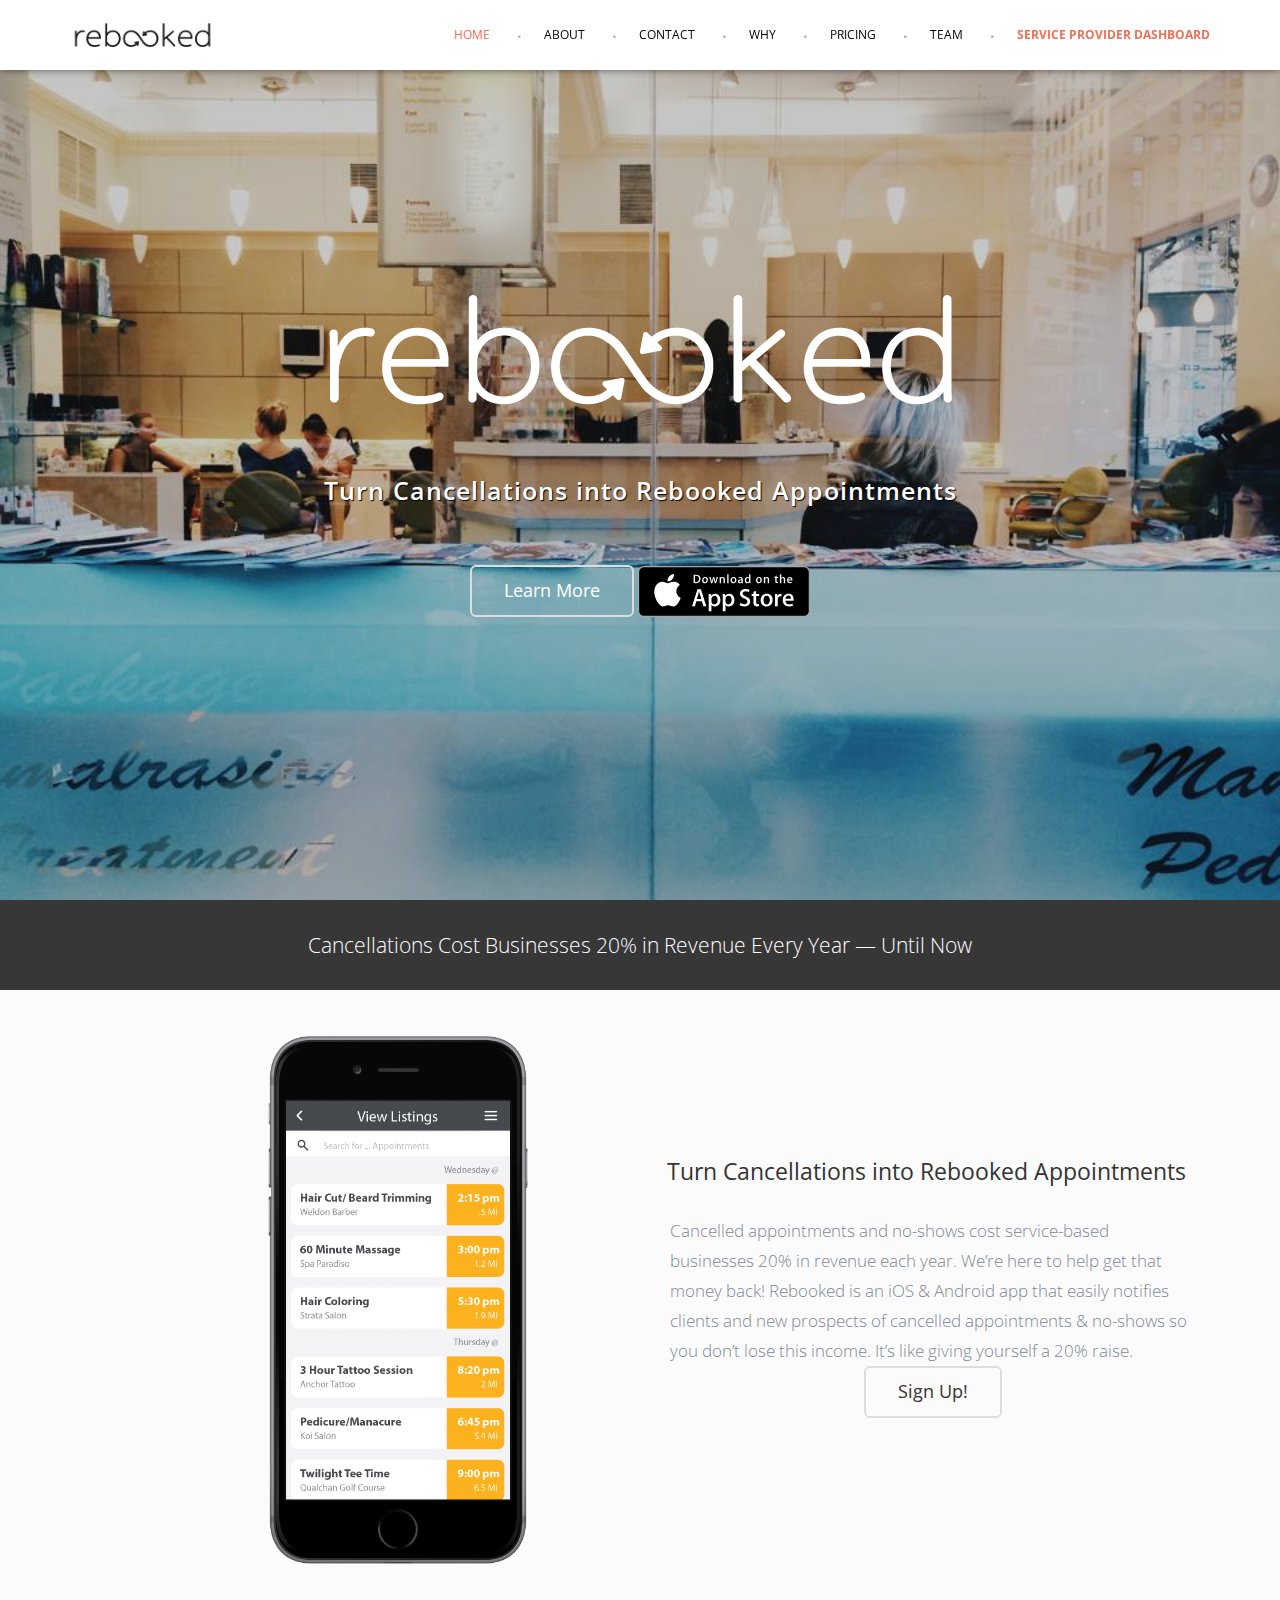
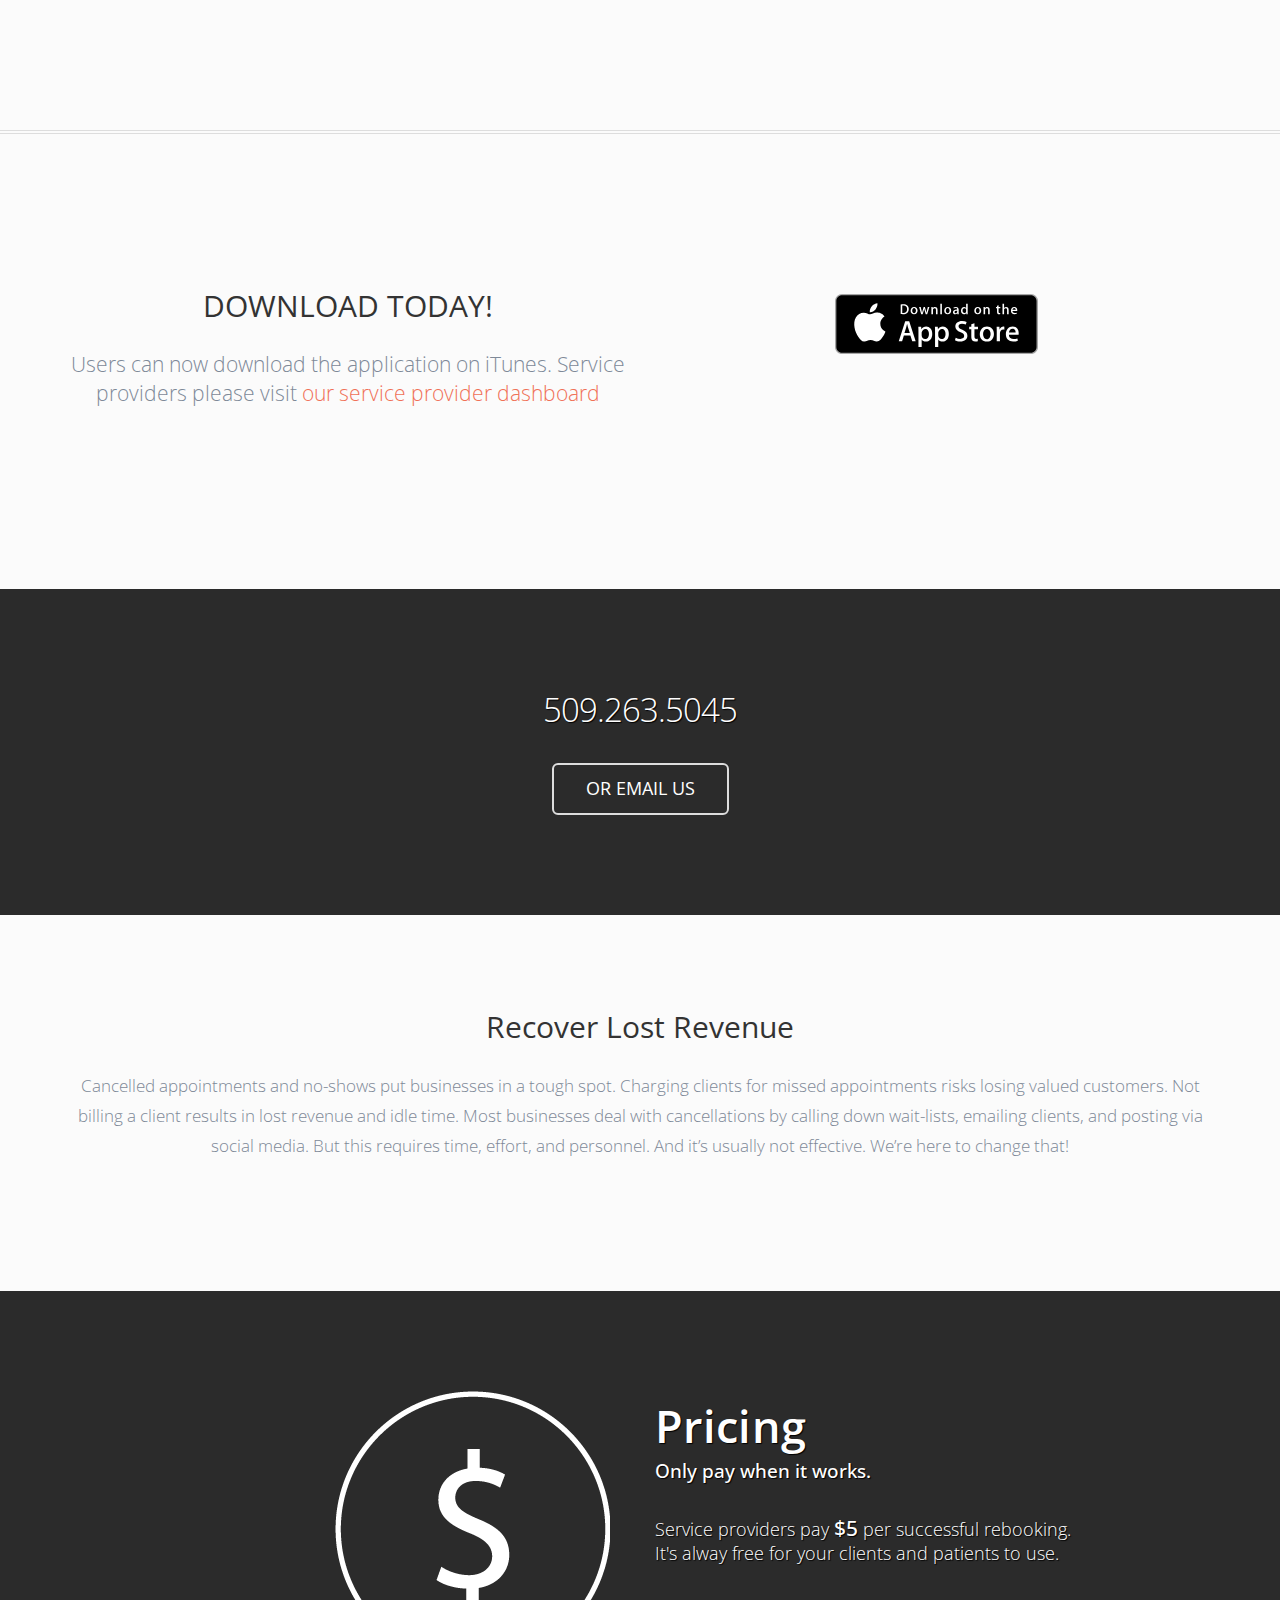
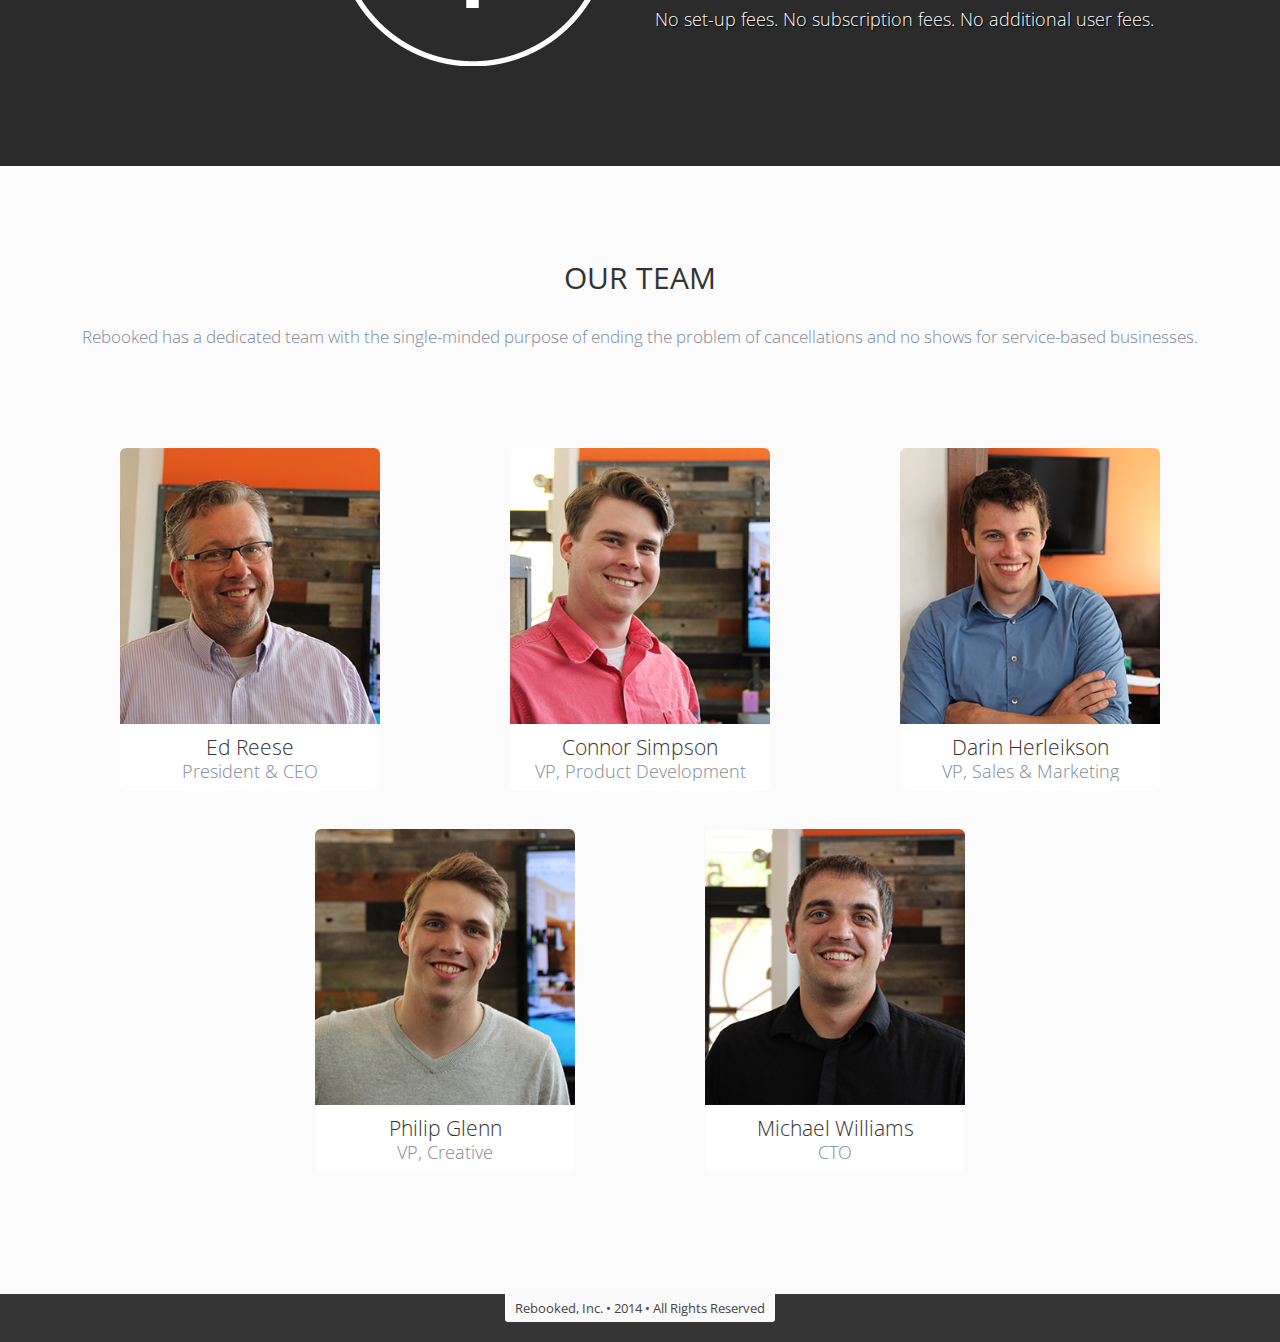
==== commit 059acbcf: "Add Sign Up button to About Section" ====
--- a/index.html
+++ b/index.html
@@ -141,6 +141,9 @@
 						<p class="col-md-12 left-right">
 						Cancelled appointments and no-shows cost service-based businesses 20% in revenue each year. We’re here to help get that money back!  Rebooked is an iOS & Android app that easily notifies clients and new prospects of cancelled appointments & no-shows so you don’t lose this income. It’s like giving yourself a 20% raise.
  						</p>
+ 						<div align="center">
+							<a href="login.rebooked.com" align="center" class="btn btn-default btn-lg">Sign Up!</a>
+						</div>
 				</header>
 			</div>
 		</div>
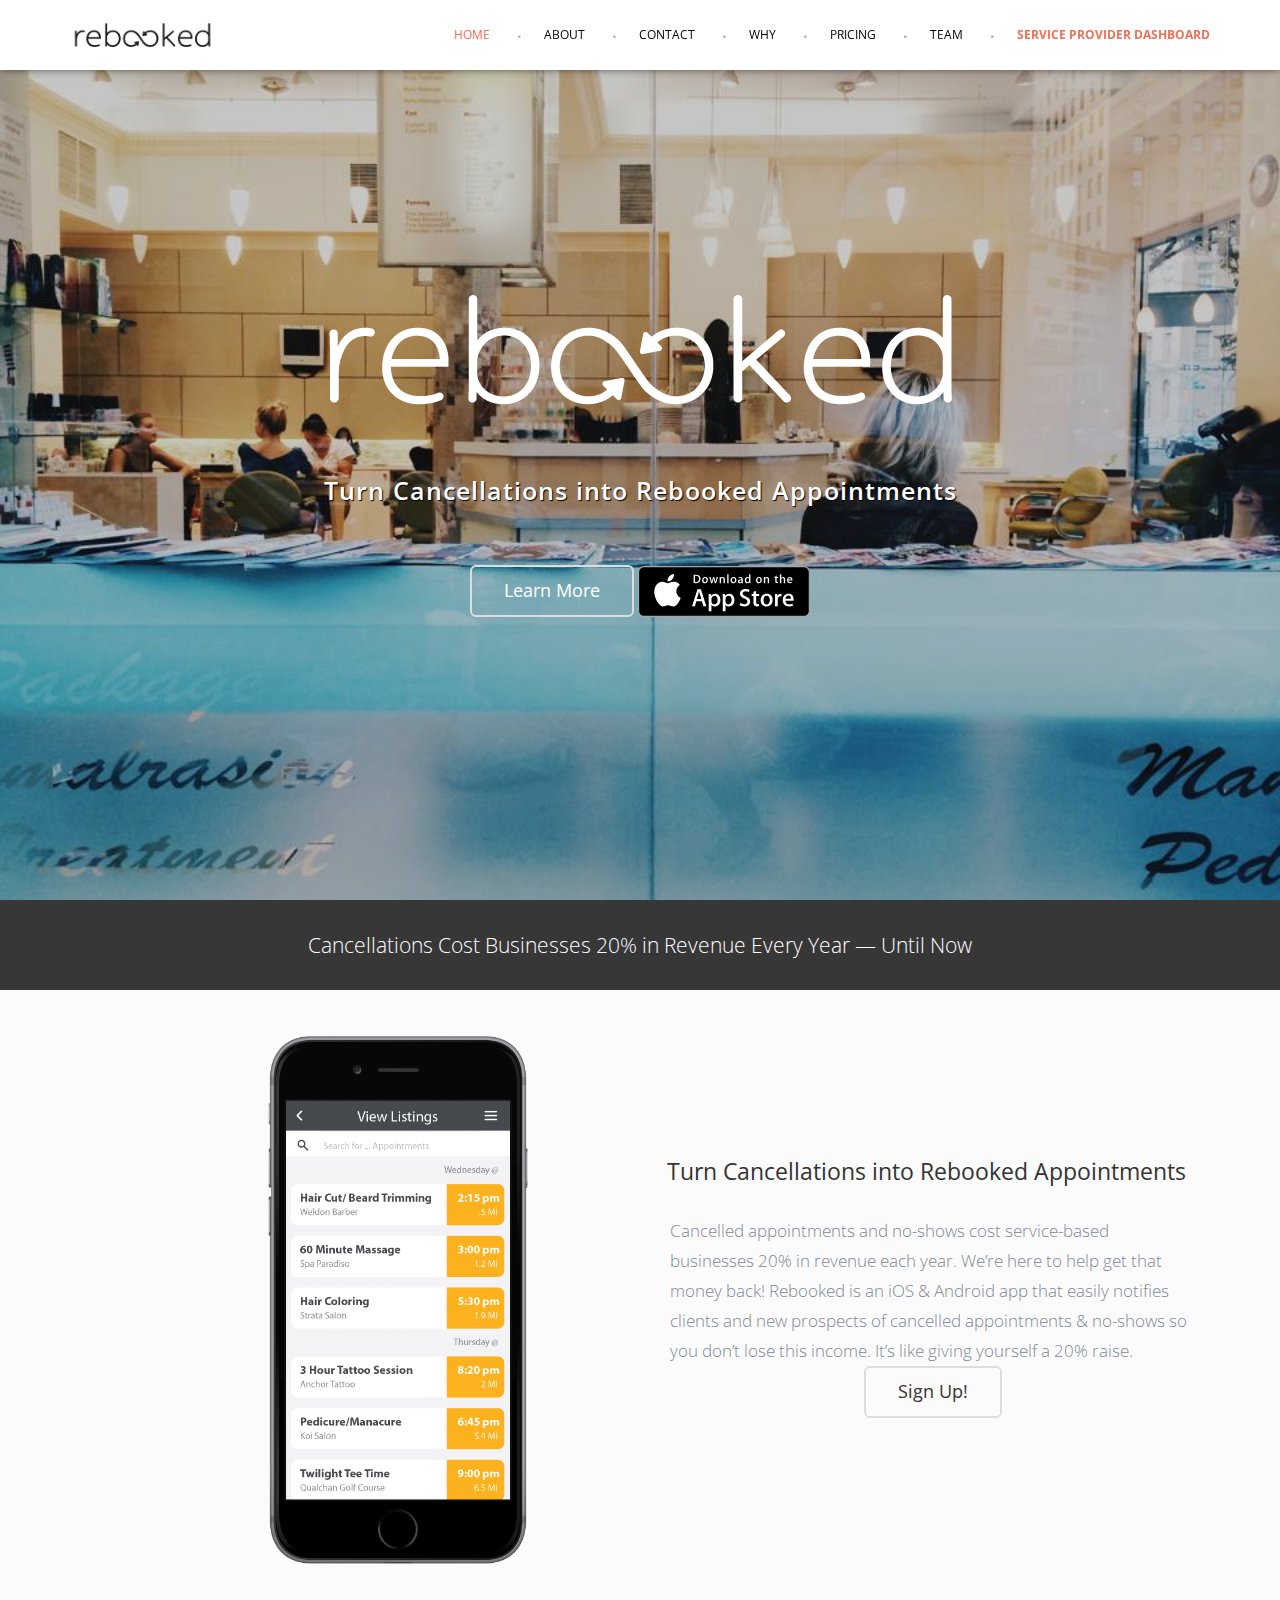
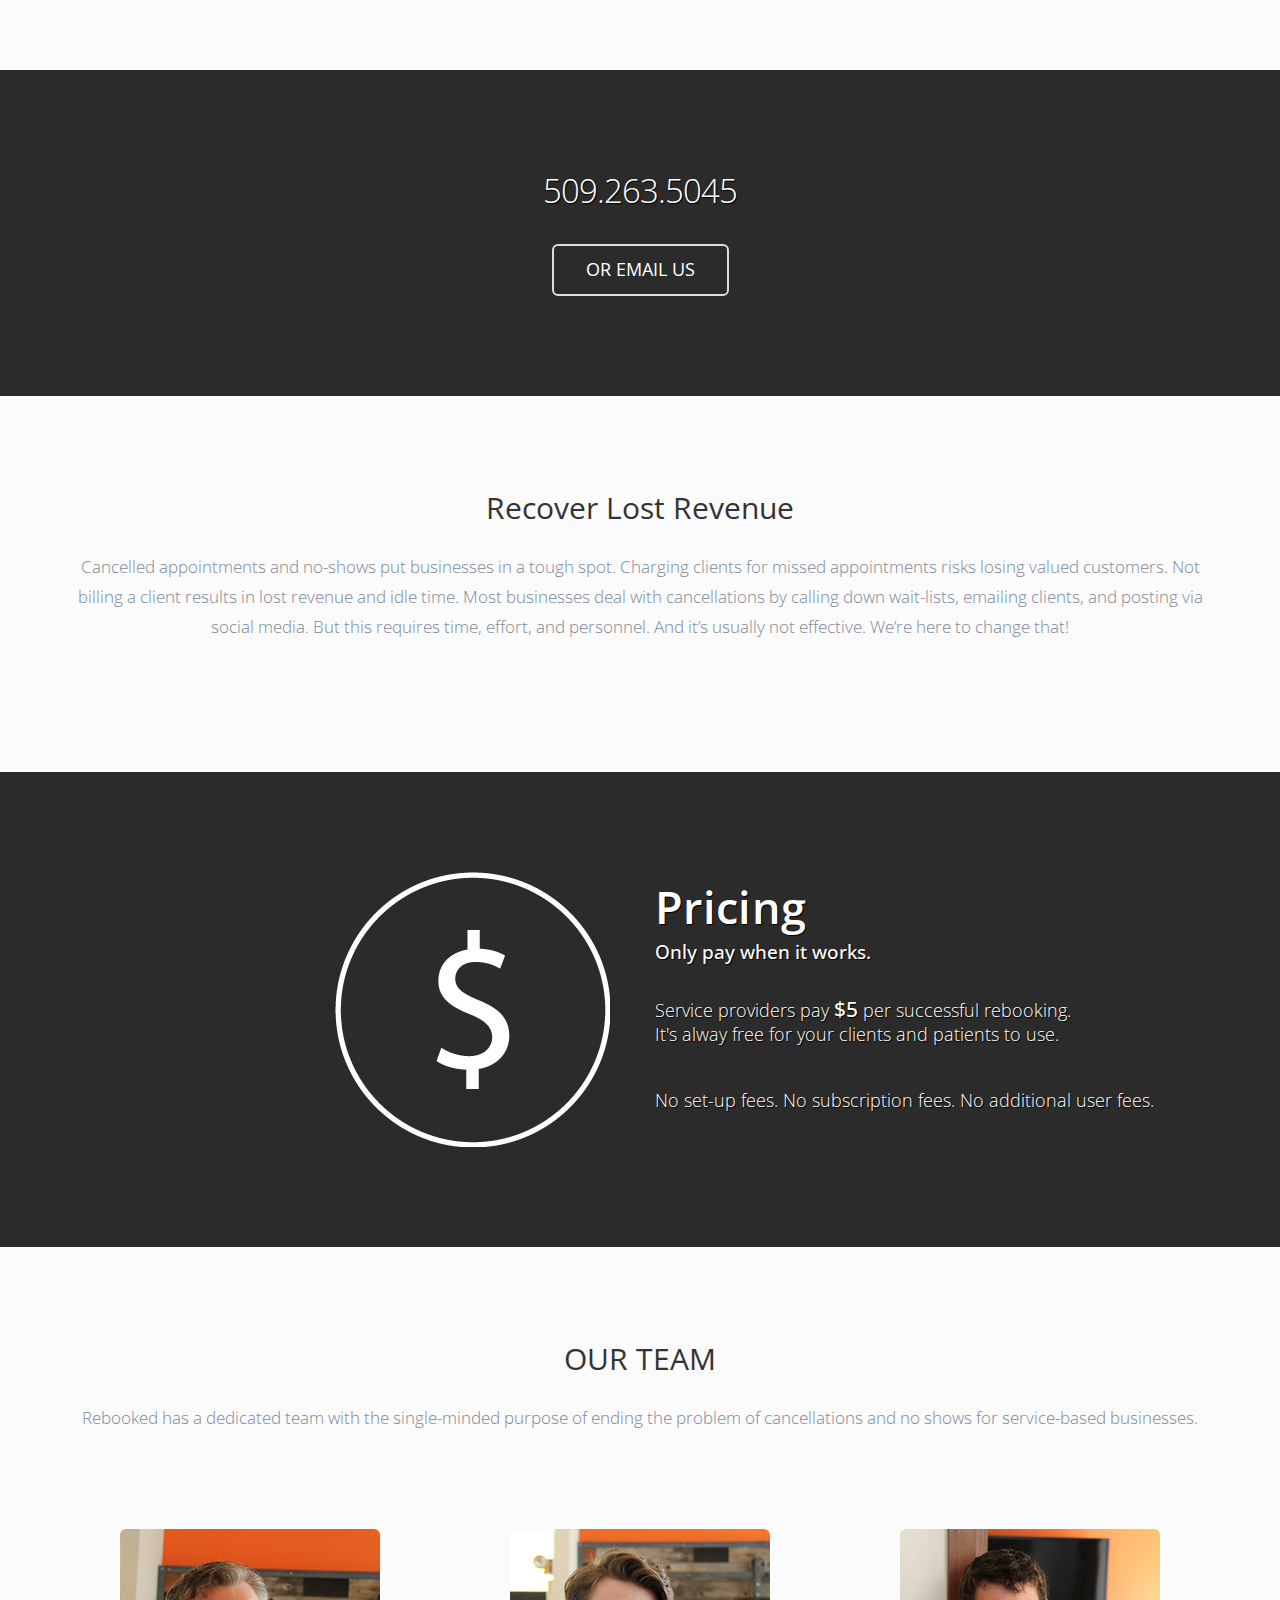
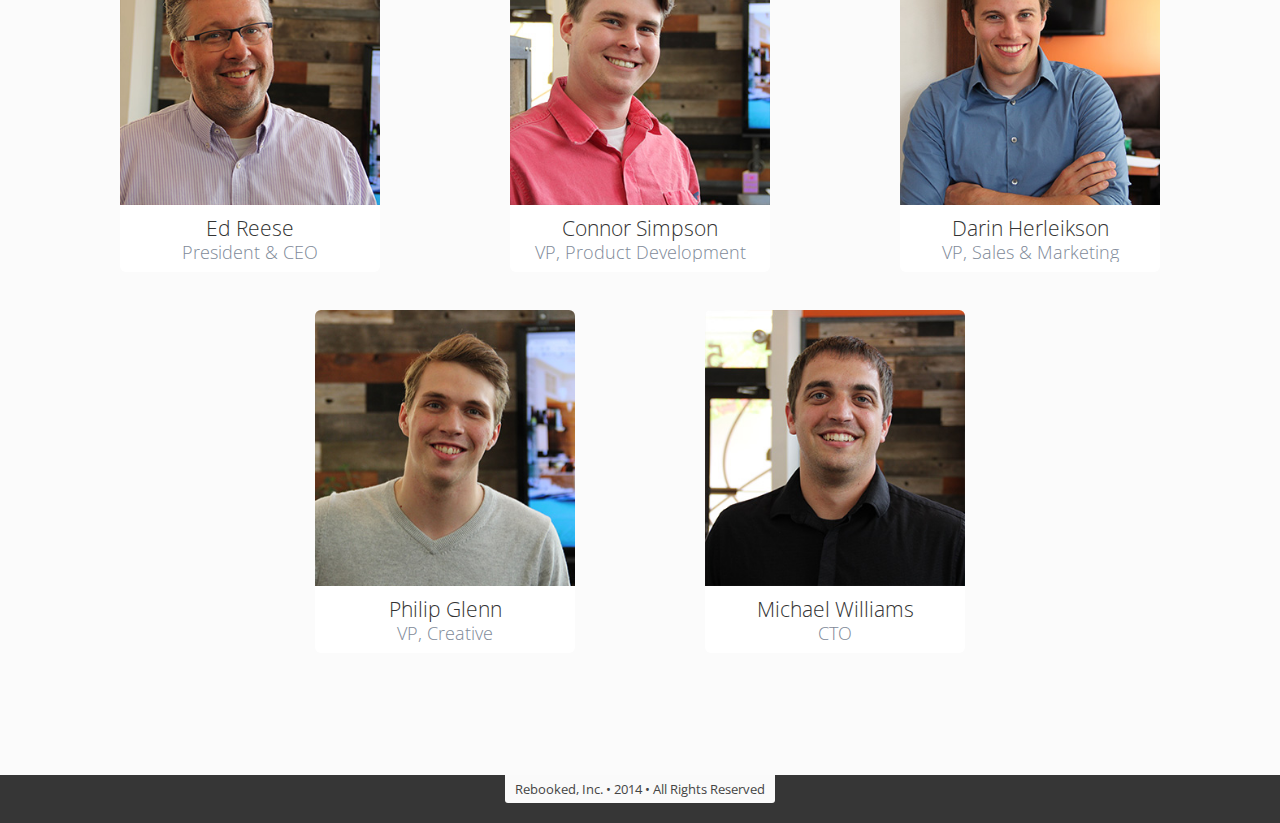
==== commit a5451e43: "Remove Download Section" ====
--- a/index.html
+++ b/index.html
@@ -151,34 +151,6 @@
 	</div>
 
 </section>
-<div  id="contact" class="divider  hidden-sm"><!-- divider --></div>
-
-<!-- WELCOME -->
-<section id="signup">
-	<div class="container">
-		<div class="row">
-			<div class="col-md-6 col-md-offset-">
-
-				<header>
-					<h2>DOWNLOAD TODAY!</h2>
-					<p class="lead nopadding nomargin">Users can now download the application on iTunes. Service providers please visit <a href="https://login.rebooked.com">our service provider dashboard</a></p>
-					
-				</header>
-			</div>
-
-		<!-- Alert -->
-		<div class="col-md-offset-8 col-xs-offset-3">
-			<a href="https://itunes.apple.com/us/app/rebooked/id889657256?mt=8"><img alt="Apple store" height="60px" src="/assets/images/app_store.svg"></a>
-		</div>
-	</div>
-</div>
-</section>
-
-
-
-
-
-
 		<!-- PARALLAX -->		 <!-- parallax-1 , parallax-2 , parallax-3 , parallax-4 , parallax-default -->
 		<section id="number" class="parallax parallax-4" style="background-image:url(assets/images/demo/18.jpg);">
 			<span class="overlay"></span>
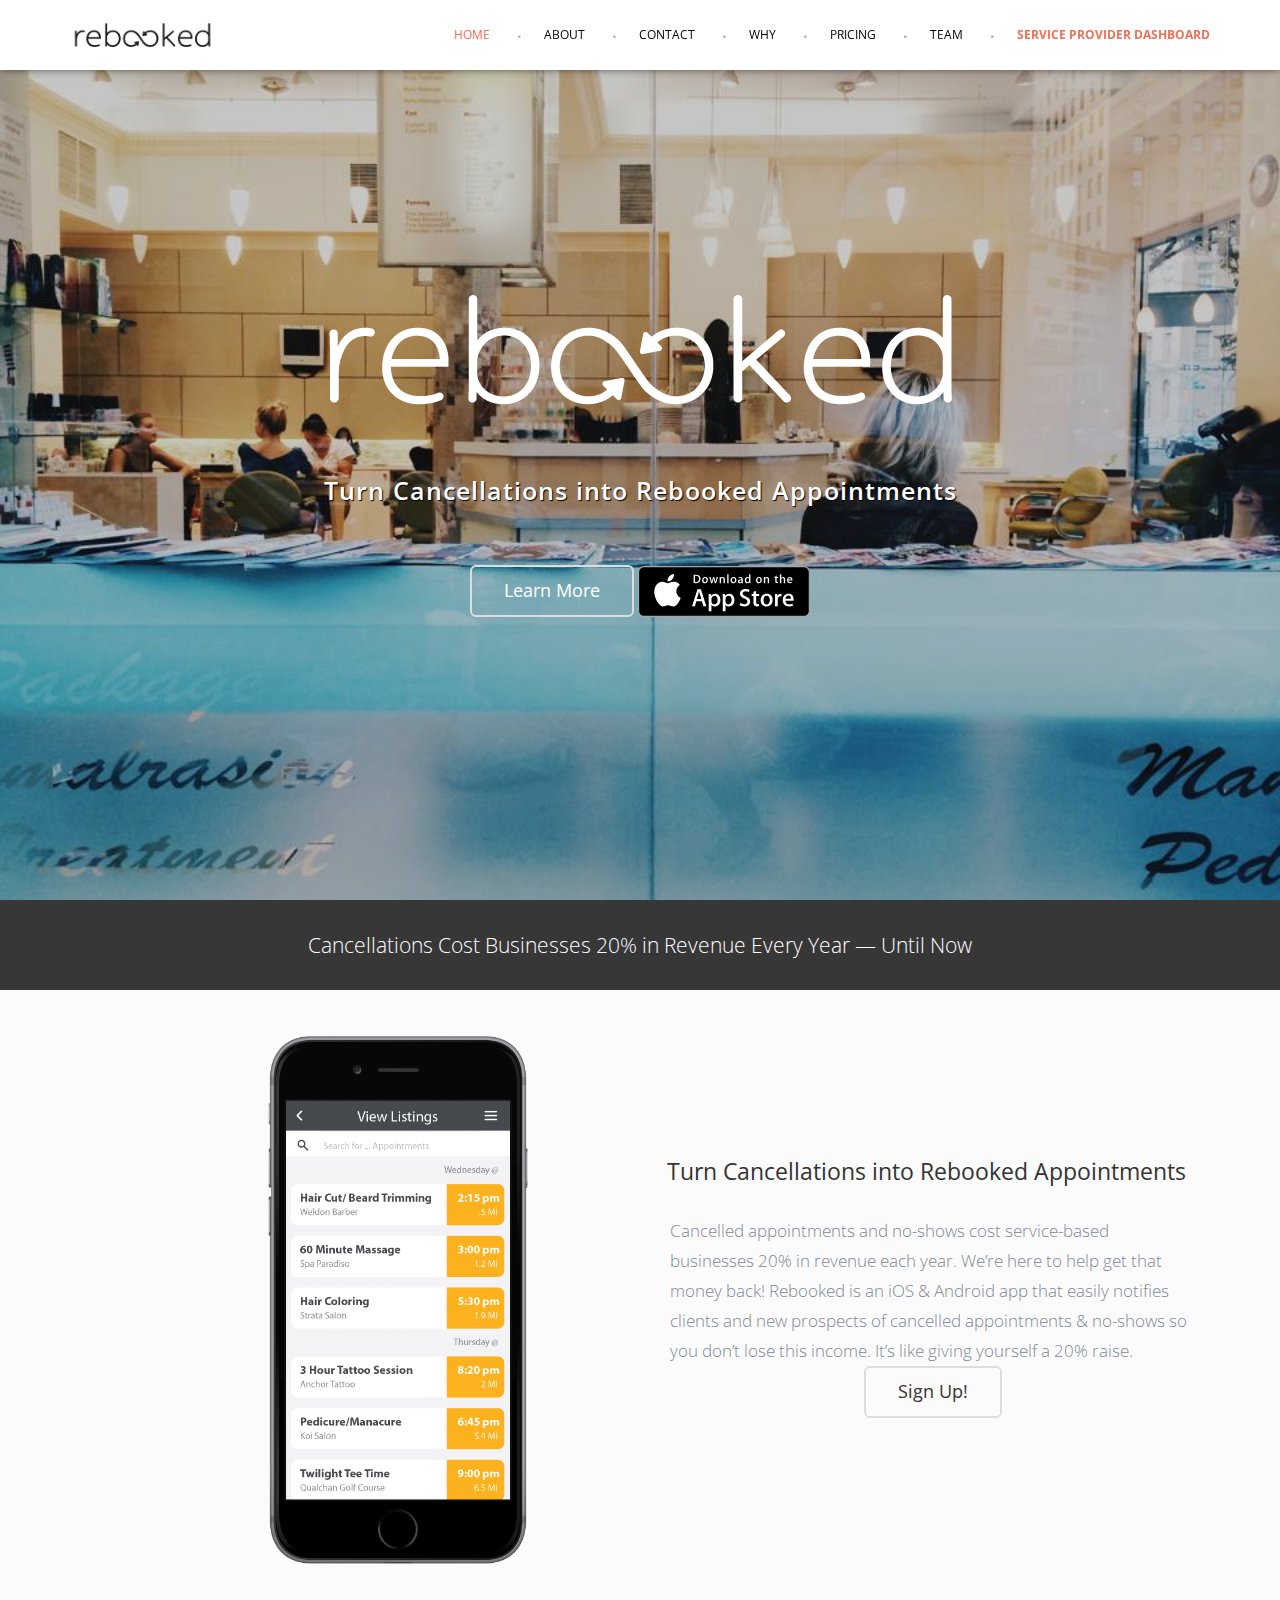
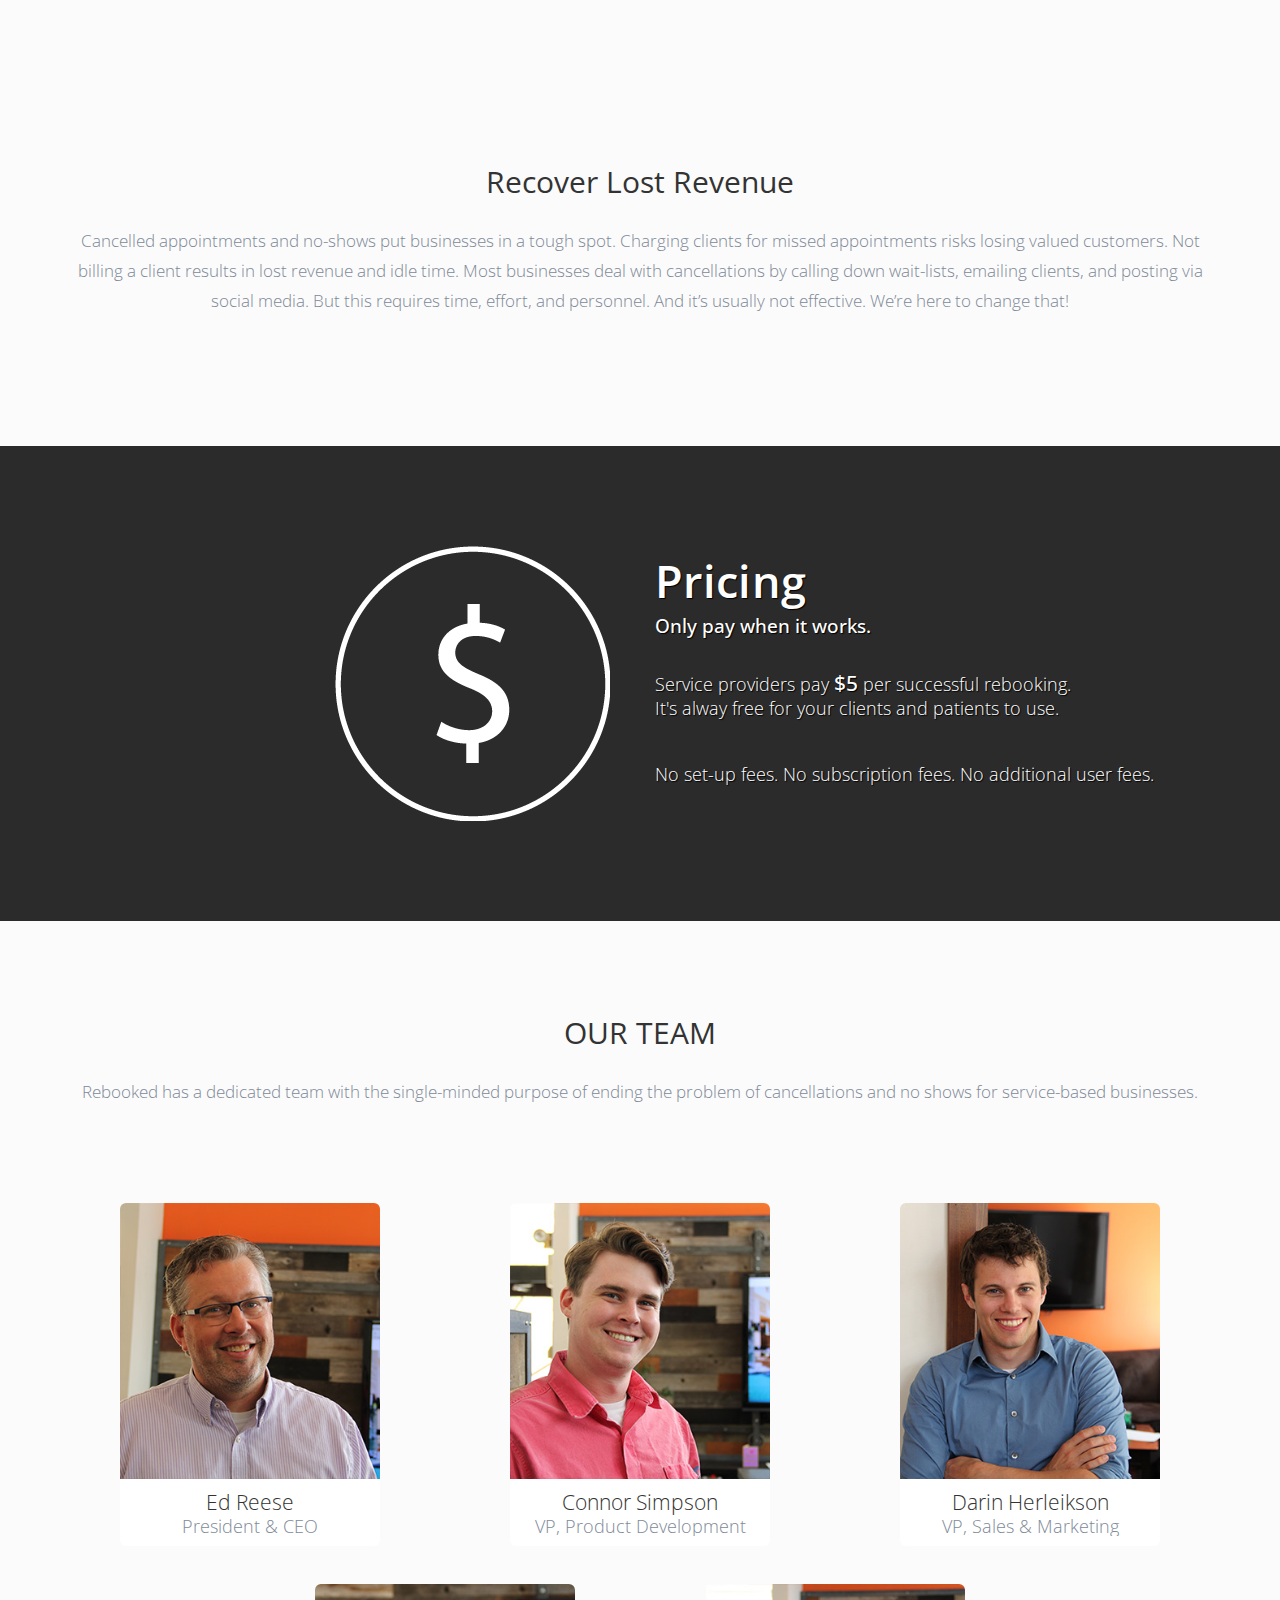
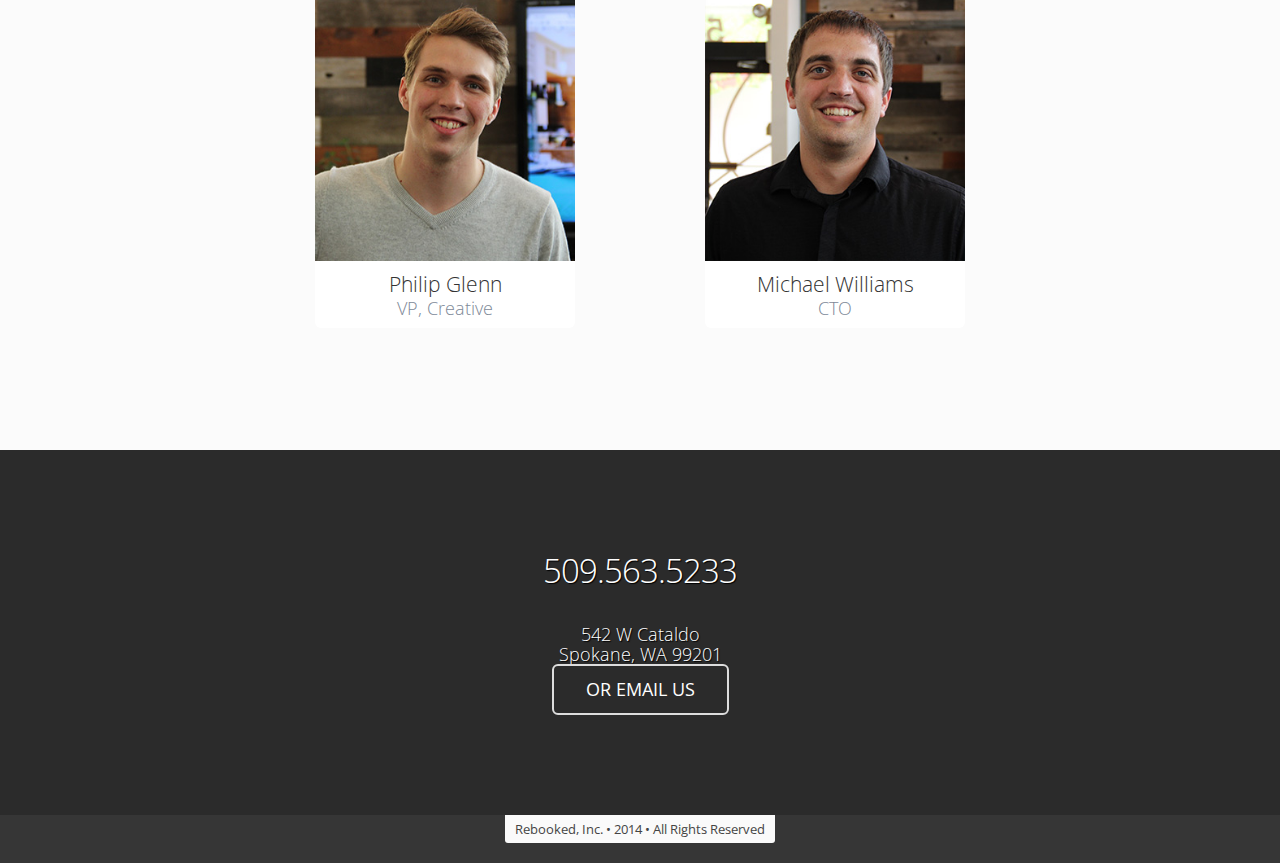
==== commit b80a5838: "Moved Contact Section to Footer and Changed Number" ====
--- a/index.html
+++ b/index.html
@@ -151,17 +151,7 @@
 	</div>
 
 </section>
-		<!-- PARALLAX -->		 <!-- parallax-1 , parallax-2 , parallax-3 , parallax-4 , parallax-default -->
-		<section id="number" class="parallax parallax-4" style="background-image:url(assets/images/demo/18.jpg);">
-			<span class="overlay"></span>
-
-			<div class="container text-center">
-
-				<h2>509.263.5045</h2>
-				<a href="mailto:contact@rebooked.com" class="btn btn-default btn-lg">OR EMAIL US</a>
-
-			</div>
-		</section>
+		
 		<!-- /PARALLAX -->
 
 <section id="extra" style="margin-bottom:-100px; margin-bottom:-50px;">
@@ -349,7 +339,19 @@
 			</div>
 		</section>
 		<!-- /TEAM -->
-
+<!-- PARALLAX -->		 <!-- parallax-1 , parallax-2 , parallax-3 , parallax-4 , parallax-default -->
+		<section id="number" class="parallax parallax-4" style="background-image:url(assets/images/demo/18.jpg);">
+			<span class="overlay"></span>
+
+			<div class="container text-center">
+
+				<h2><a href="tel:+15095635233">509.563.5233</a></h2>
+				<p>542 W Cataldo</p>
+				<p>Spokane, WA 99201</p>
+				<p><a href="mailto:contact@rebooked.com" class="btn btn-default btn-lg">OR EMAIL US</a></p>
+
+			</div>
+		</section>
 		<!-- FOOTER -->
 		<footer>
 			<p><!-- class="alternate" -->
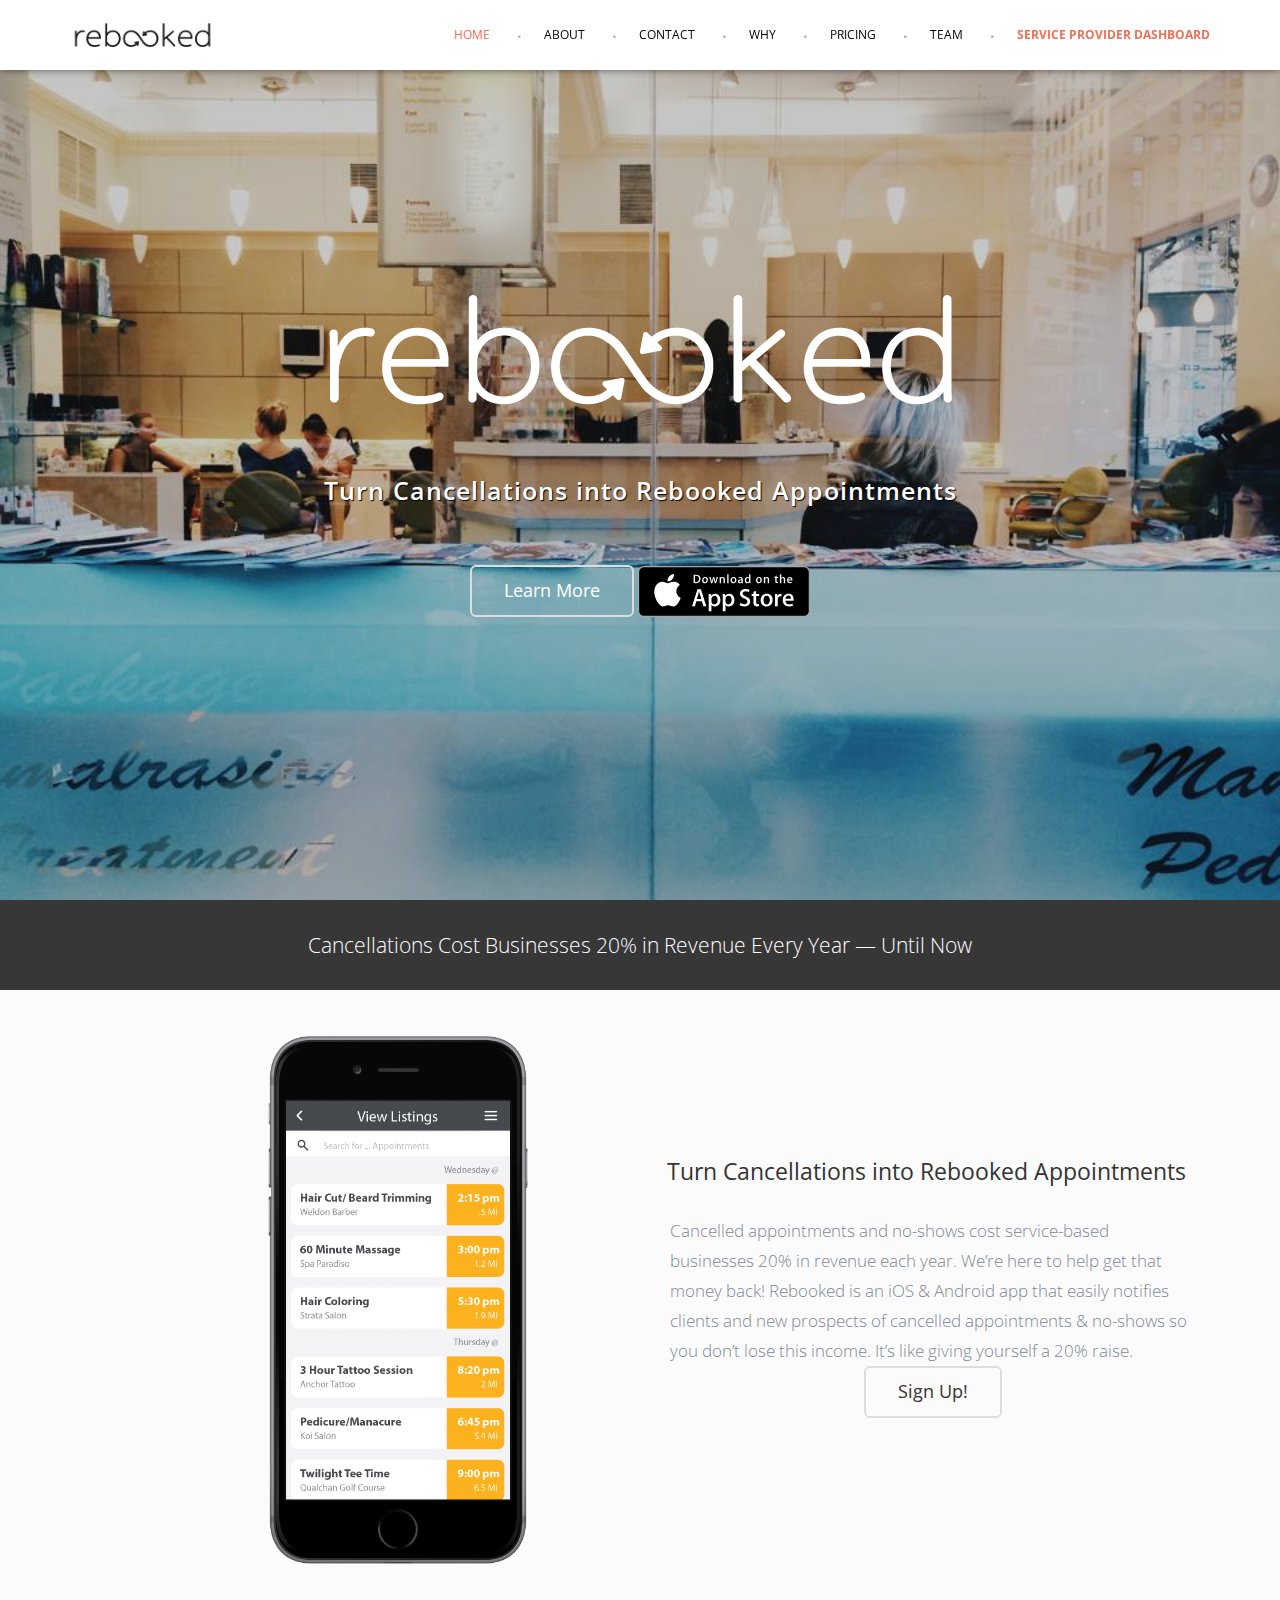
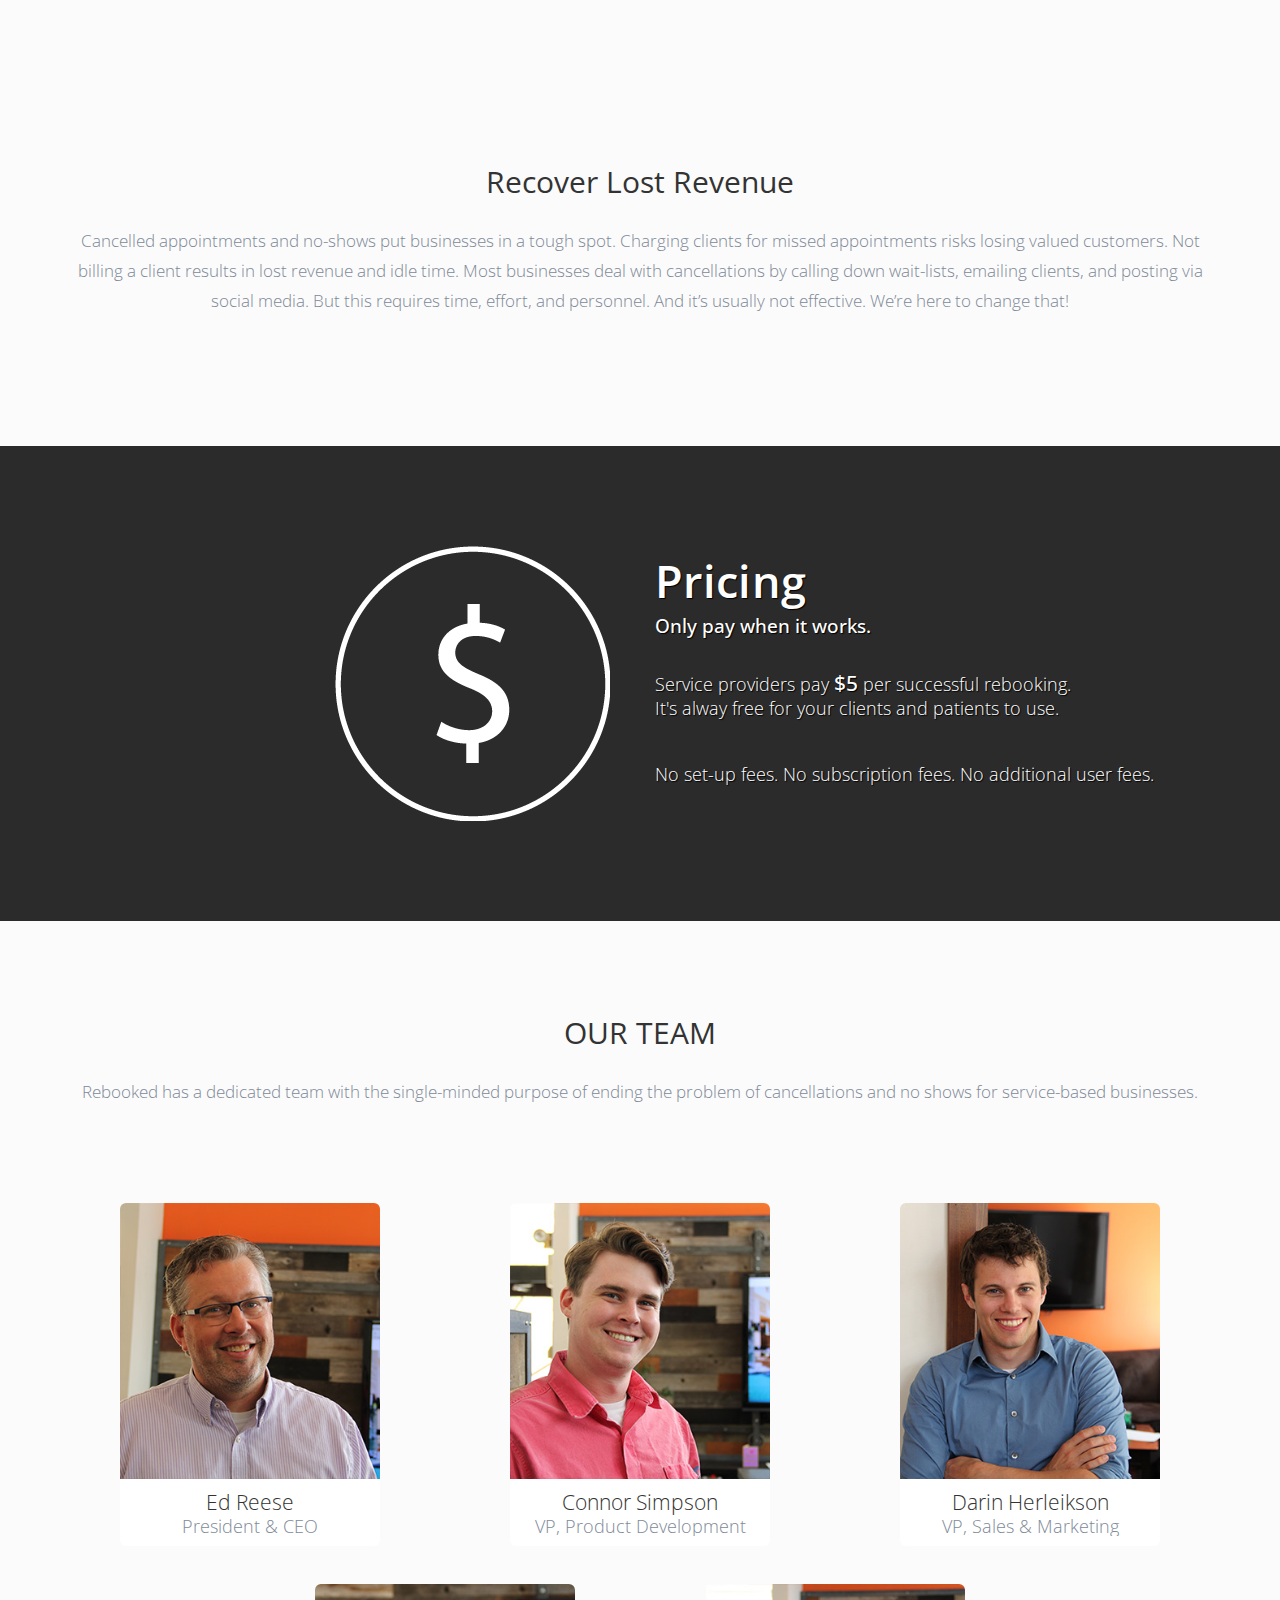
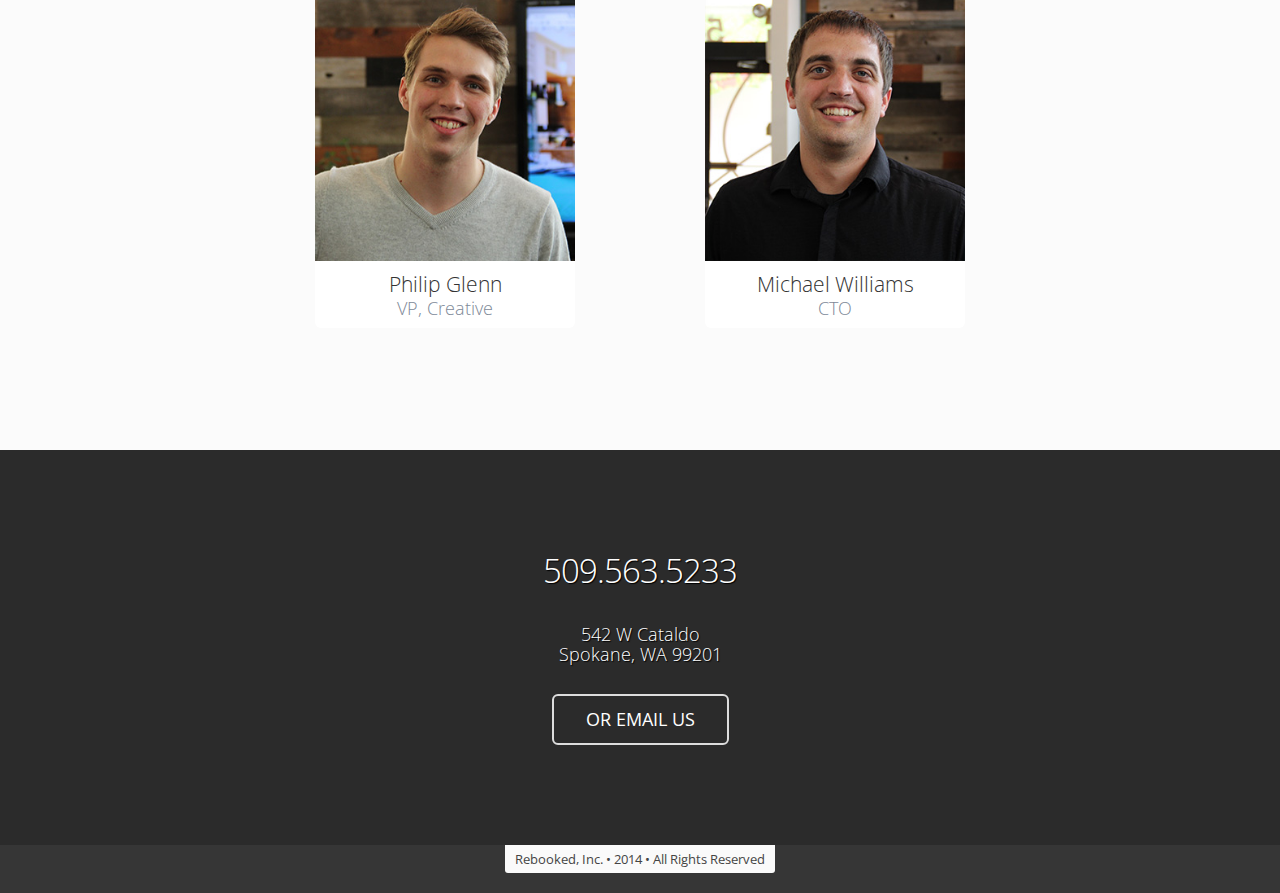
==== commit 3c81ca5c: "Address spacing, force https for login" ====
--- a/index.html
+++ b/index.html
@@ -142,7 +142,7 @@
 						Cancelled appointments and no-shows cost service-based businesses 20% in revenue each year. We’re here to help get that money back!  Rebooked is an iOS & Android app that easily notifies clients and new prospects of cancelled appointments & no-shows so you don’t lose this income. It’s like giving yourself a 20% raise.
  						</p>
  						<div align="center">
-							<a href="login.rebooked.com" align="center" class="btn btn-default btn-lg">Sign Up!</a>
+							<a href="https://login.rebooked.com" align="center" class="btn btn-default btn-lg btn-special">Sign Up!</a>
 						</div>
 				</header>
 			</div>
@@ -347,7 +347,7 @@
 
 				<h2><a href="tel:+15095635233">509.563.5233</a></h2>
 				<p>542 W Cataldo</p>
-				<p>Spokane, WA 99201</p>
+				<p style="margin: 0 0 30px;">Spokane, WA 99201</p>
 				<p><a href="mailto:contact@rebooked.com" class="btn btn-default btn-lg">OR EMAIL US</a></p>
 
 			</div>
@@ -373,8 +373,6 @@
 
 		<script type="text/javascript" src="assets/js/scripts.js"></script>
 		
-		<!-- STYLESWITCHER - REMOVE ON PRODUCTION/DEVELOPMENT -->
-		<script type="text/javascript" src="assets/plugins/styleswitcher/styleswitcher.js"></script>
 		<script>
 		  (function(i,s,o,g,r,a,m){i['GoogleAnalyticsObject']=r;i[r]=i[r]||function(){
 		  (i[r].q=i[r].q||[]).push(arguments)},i[r].l=1*new Date();a=s.createElement(o),
--- a/assets/css/essentials.css
+++ b/assets/css/essentials.css
@@ -948,6 +948,10 @@
 	border:#fff 2px solid;
 }
 
+.btn-default.btn-special:hover {
+	background: #F07057 !important;
+}
+
 /** 13. Labels
  **************************************************************** **/
 .label {
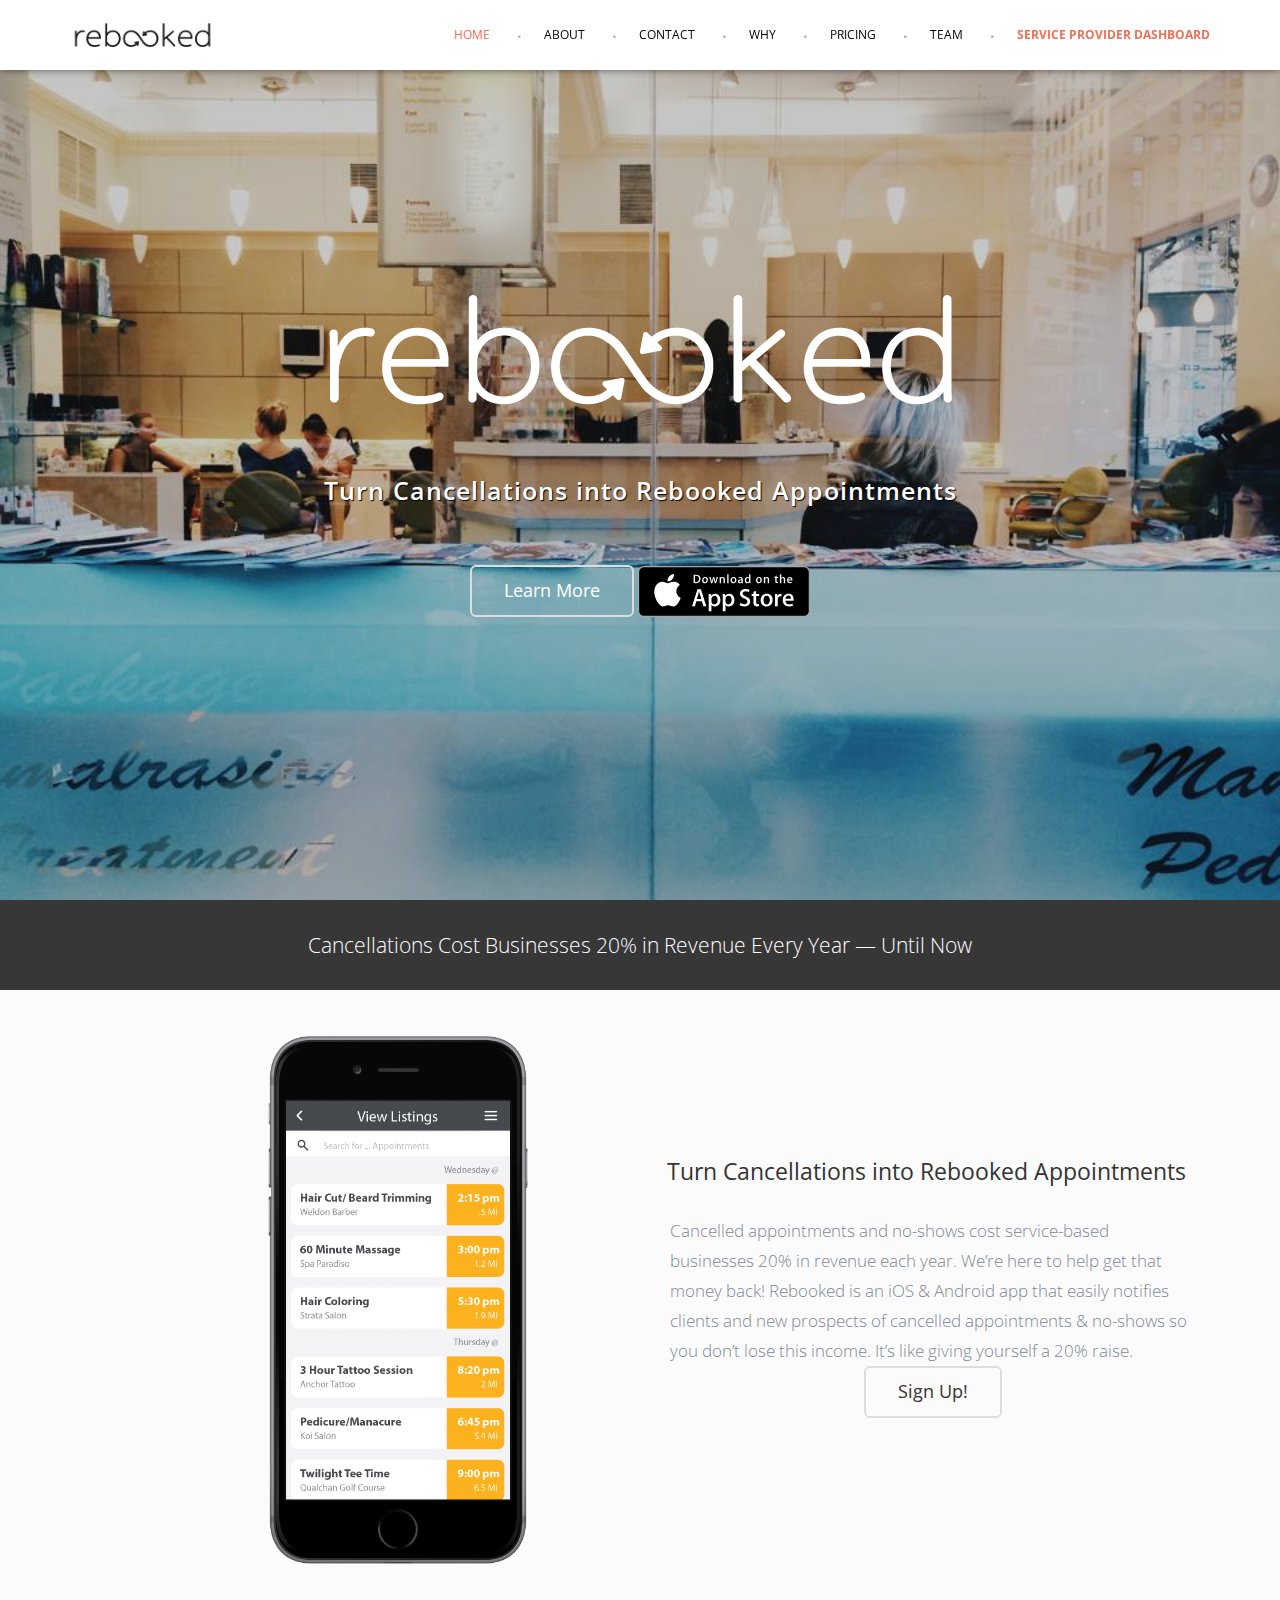
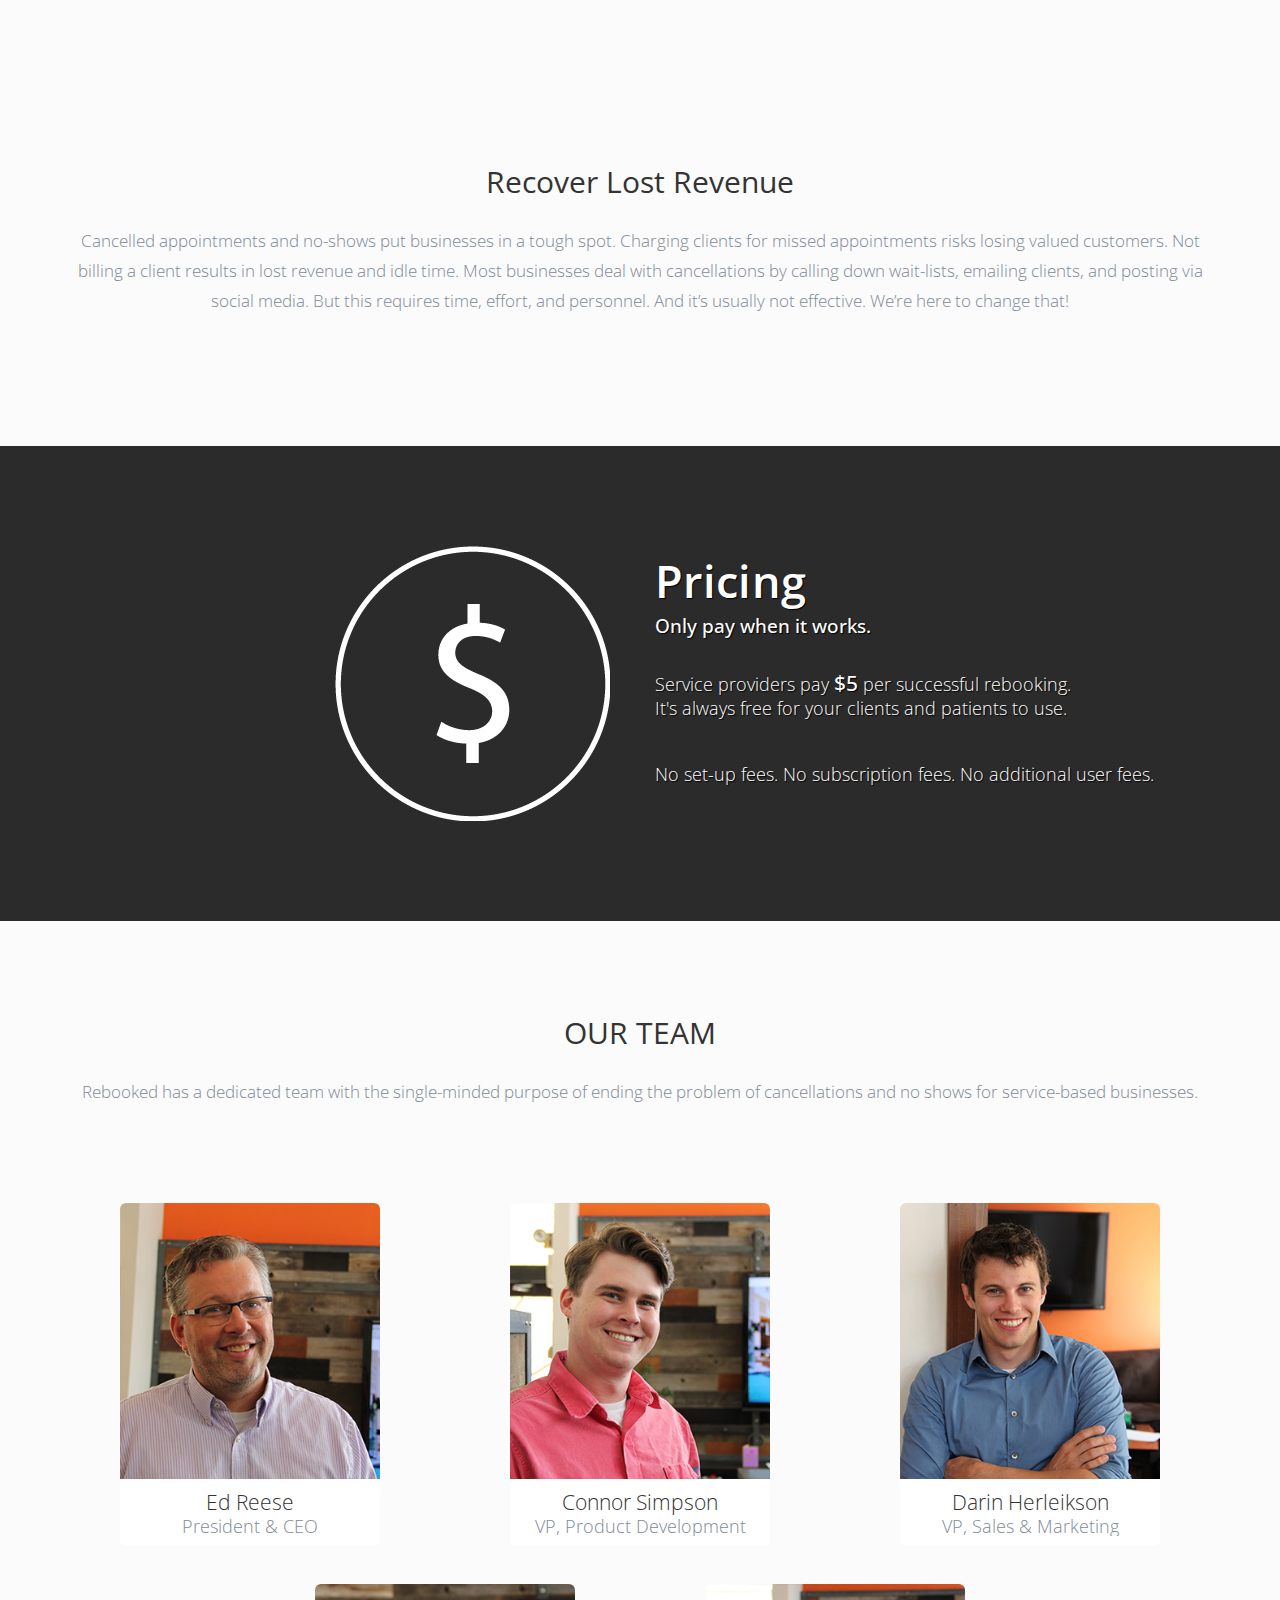
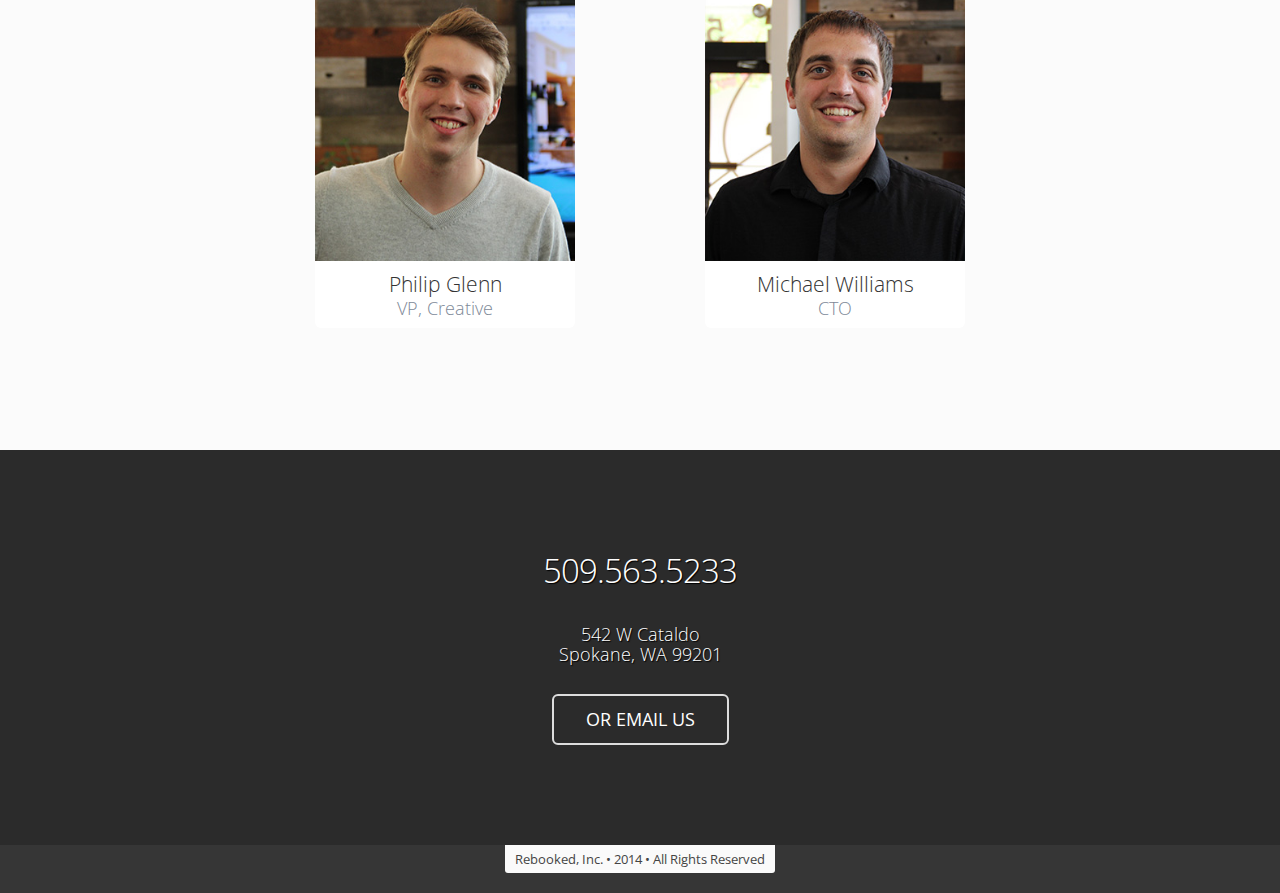
==== commit 2970cdf6: "Spelling Correction" ====
--- a/index.html
+++ b/index.html
@@ -193,7 +193,7 @@
 						<p>
 						Service providers pay <b>$5</b> per successful rebooking.
 						<br>
-						It's alway free for your clients and patients to use.
+						It's always free for your clients and patients to use.
 						</p>
 						<br><br>
 						
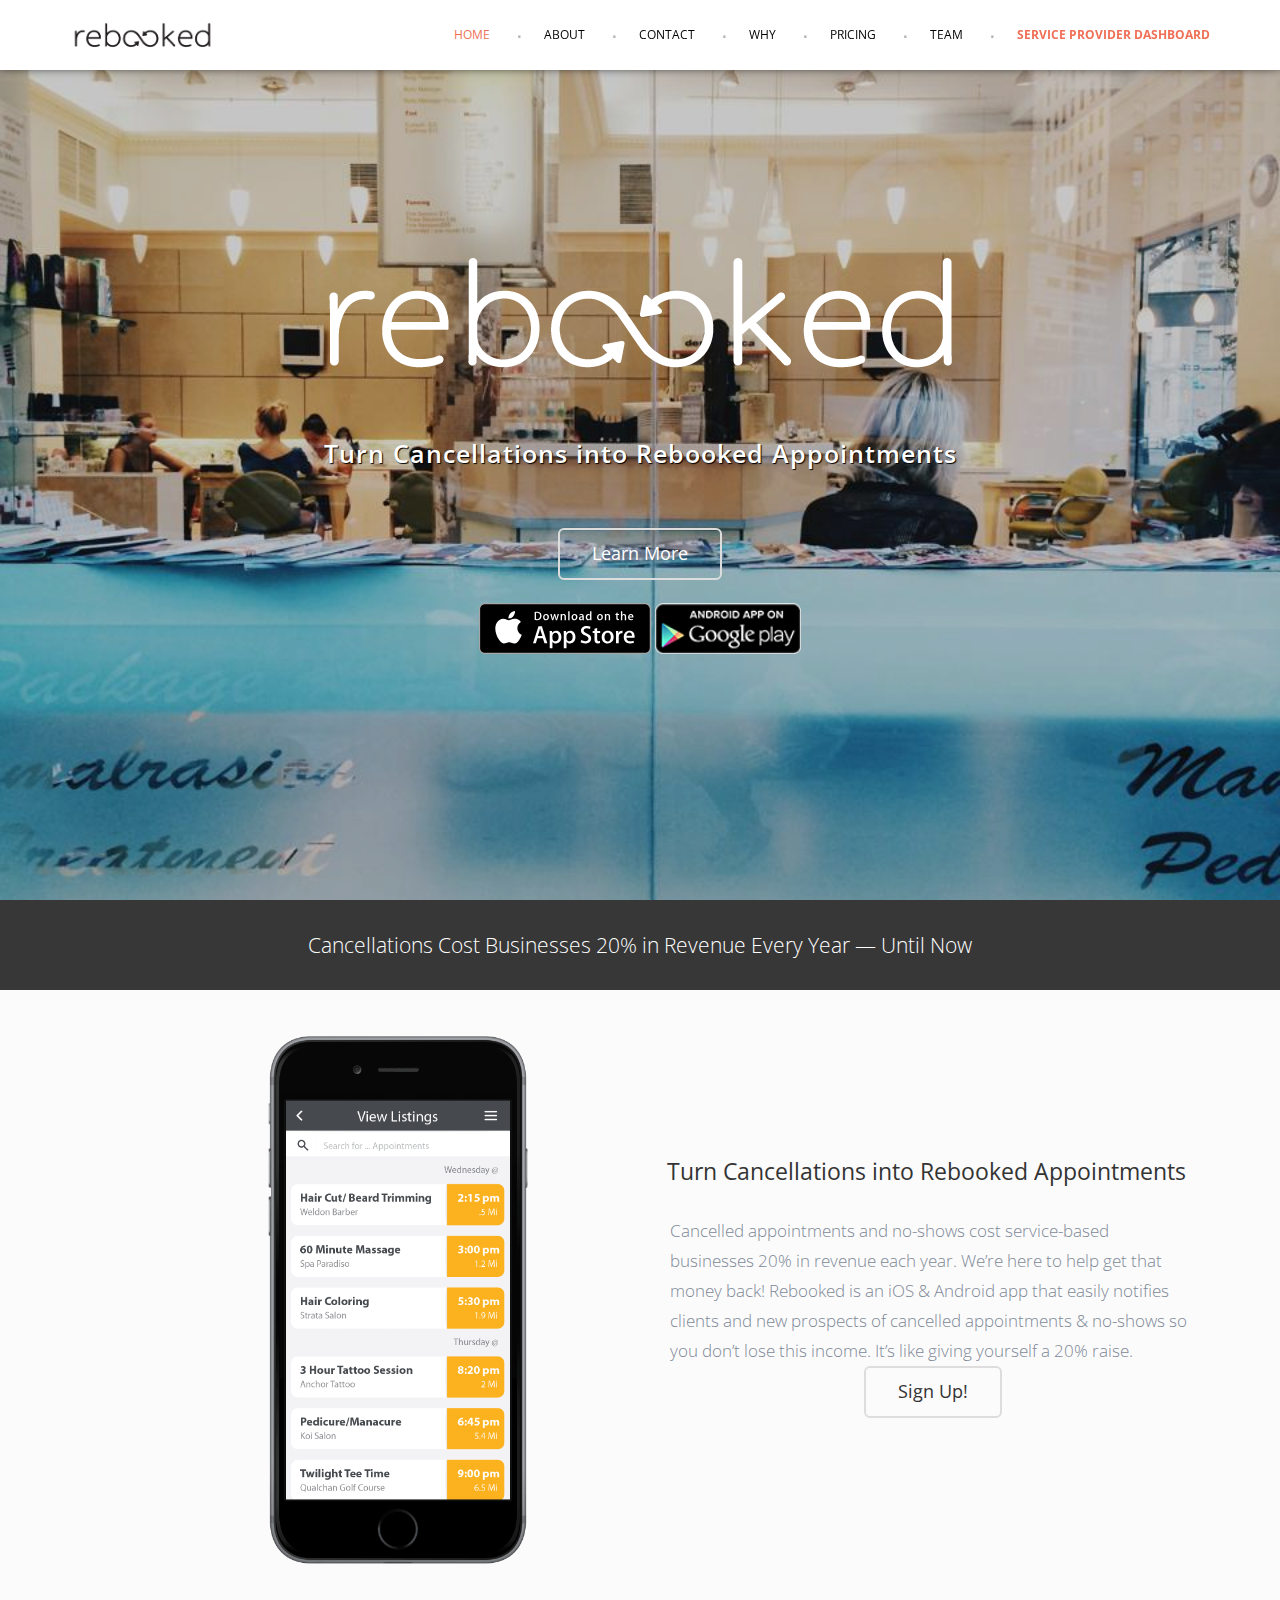
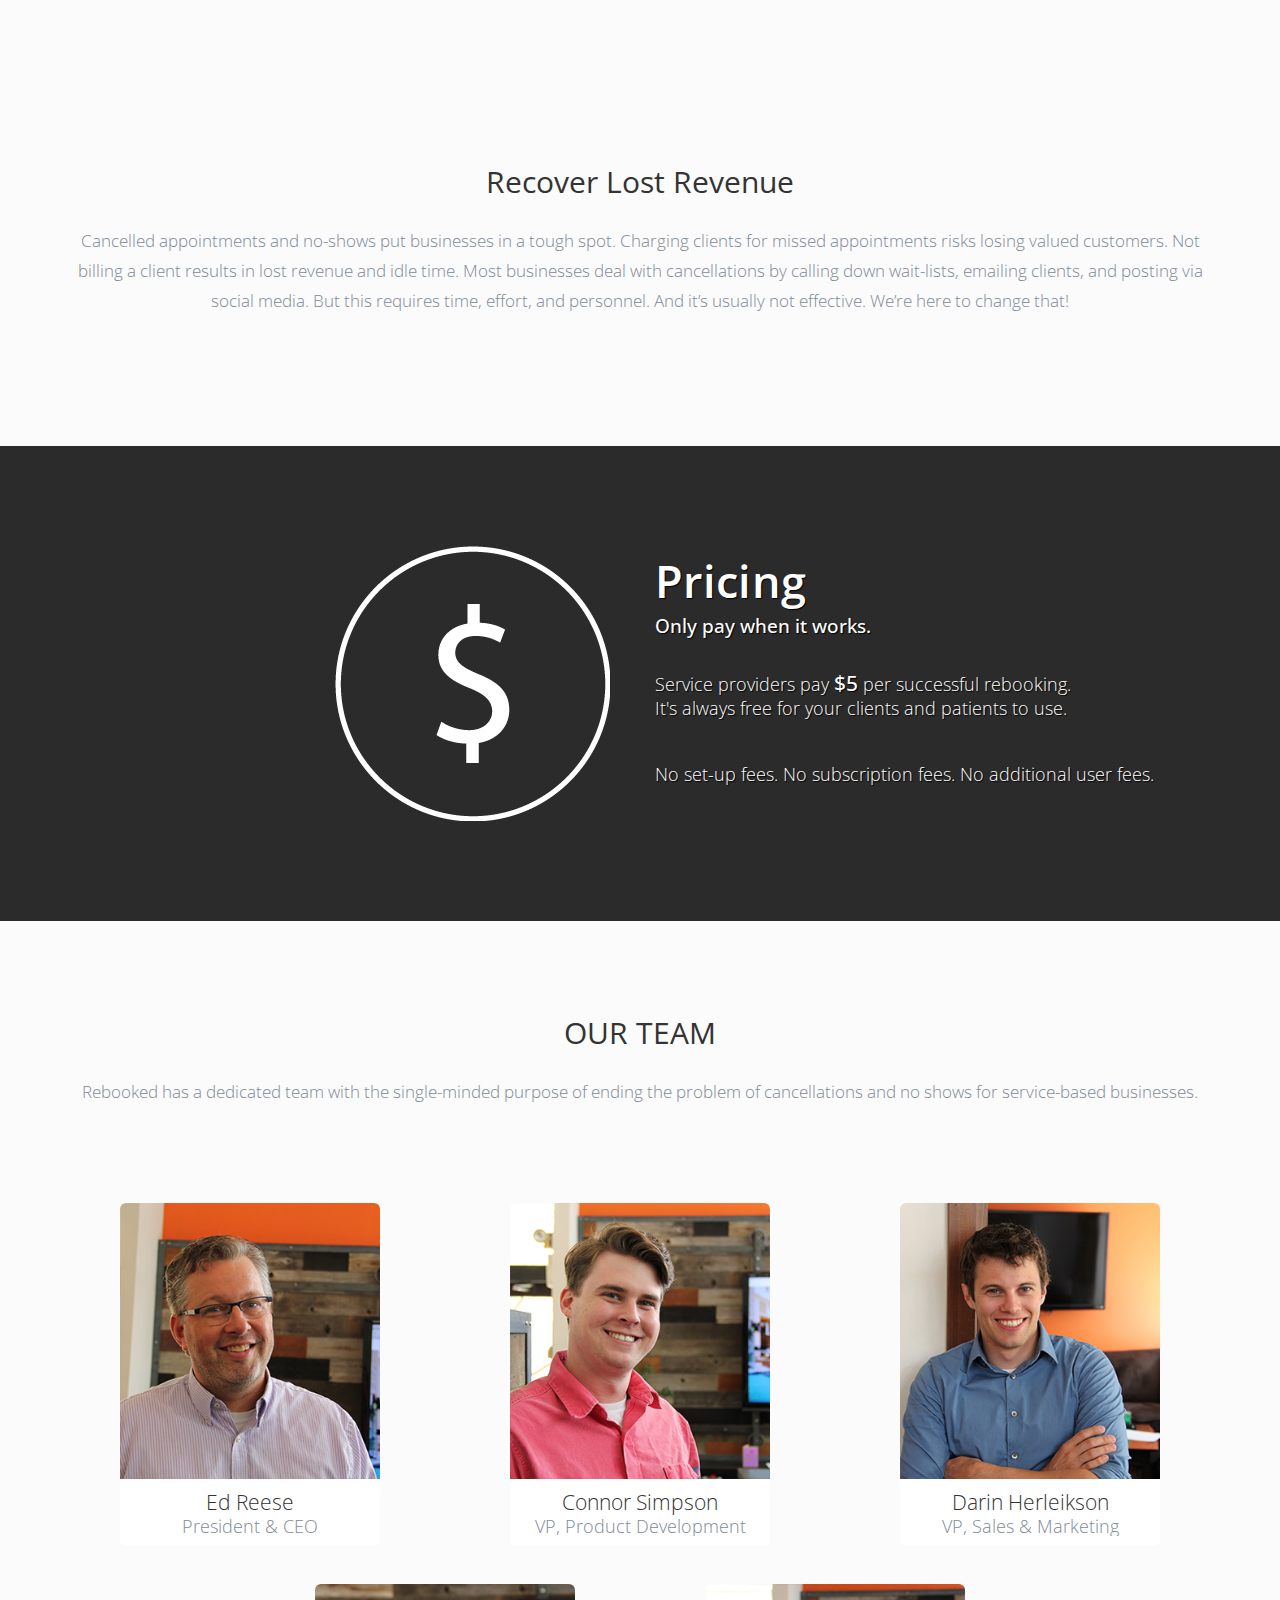
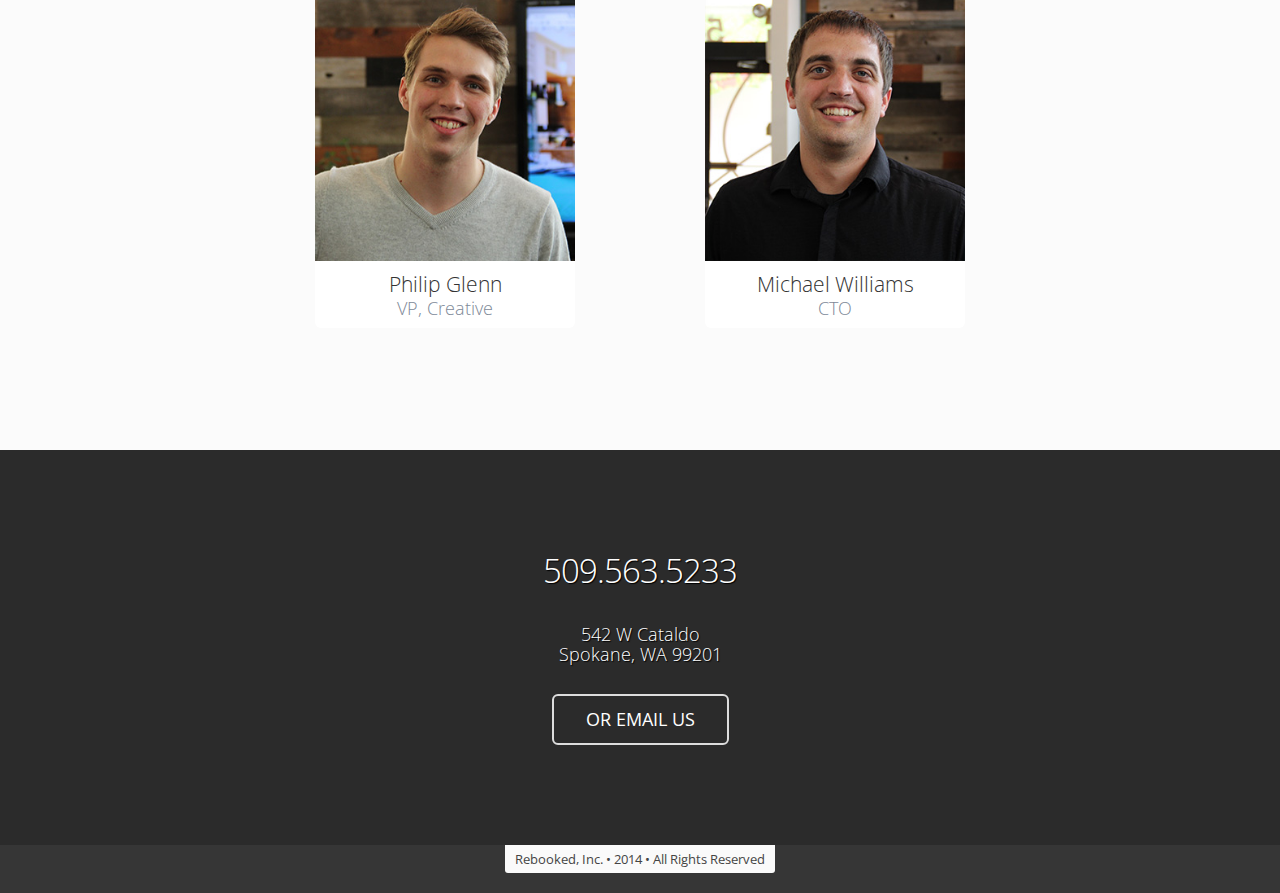
==== commit dab9f678: "Add android image, fix spelling" ====
--- a/index.html
+++ b/index.html
@@ -52,7 +52,9 @@
 					<!-- home text slogan / static -->
 					<h3>Turn Cancellations into Rebooked Appointments</h3>
 					<a href="#about" class="scrollTo btn btn-default btn-lg">Learn More</a>
+					<br /><br />
 					<a href="https://itunes.apple.com/us/app/rebooked/id889657256?mt=8"><img alt="Apple store" height="51px" src="/assets/images/app_store.svg"></a>
+					<a href="https://play.google.com/store/apps/details?id=com.rebooked.app"><img alt="Apple store" height="51px" src="/assets/images/google_play.png"></a>
 					
 				</div>
 			</div>
@@ -384,4 +386,4 @@
 
 		</script>
 	</body>
-</html>+</html>
